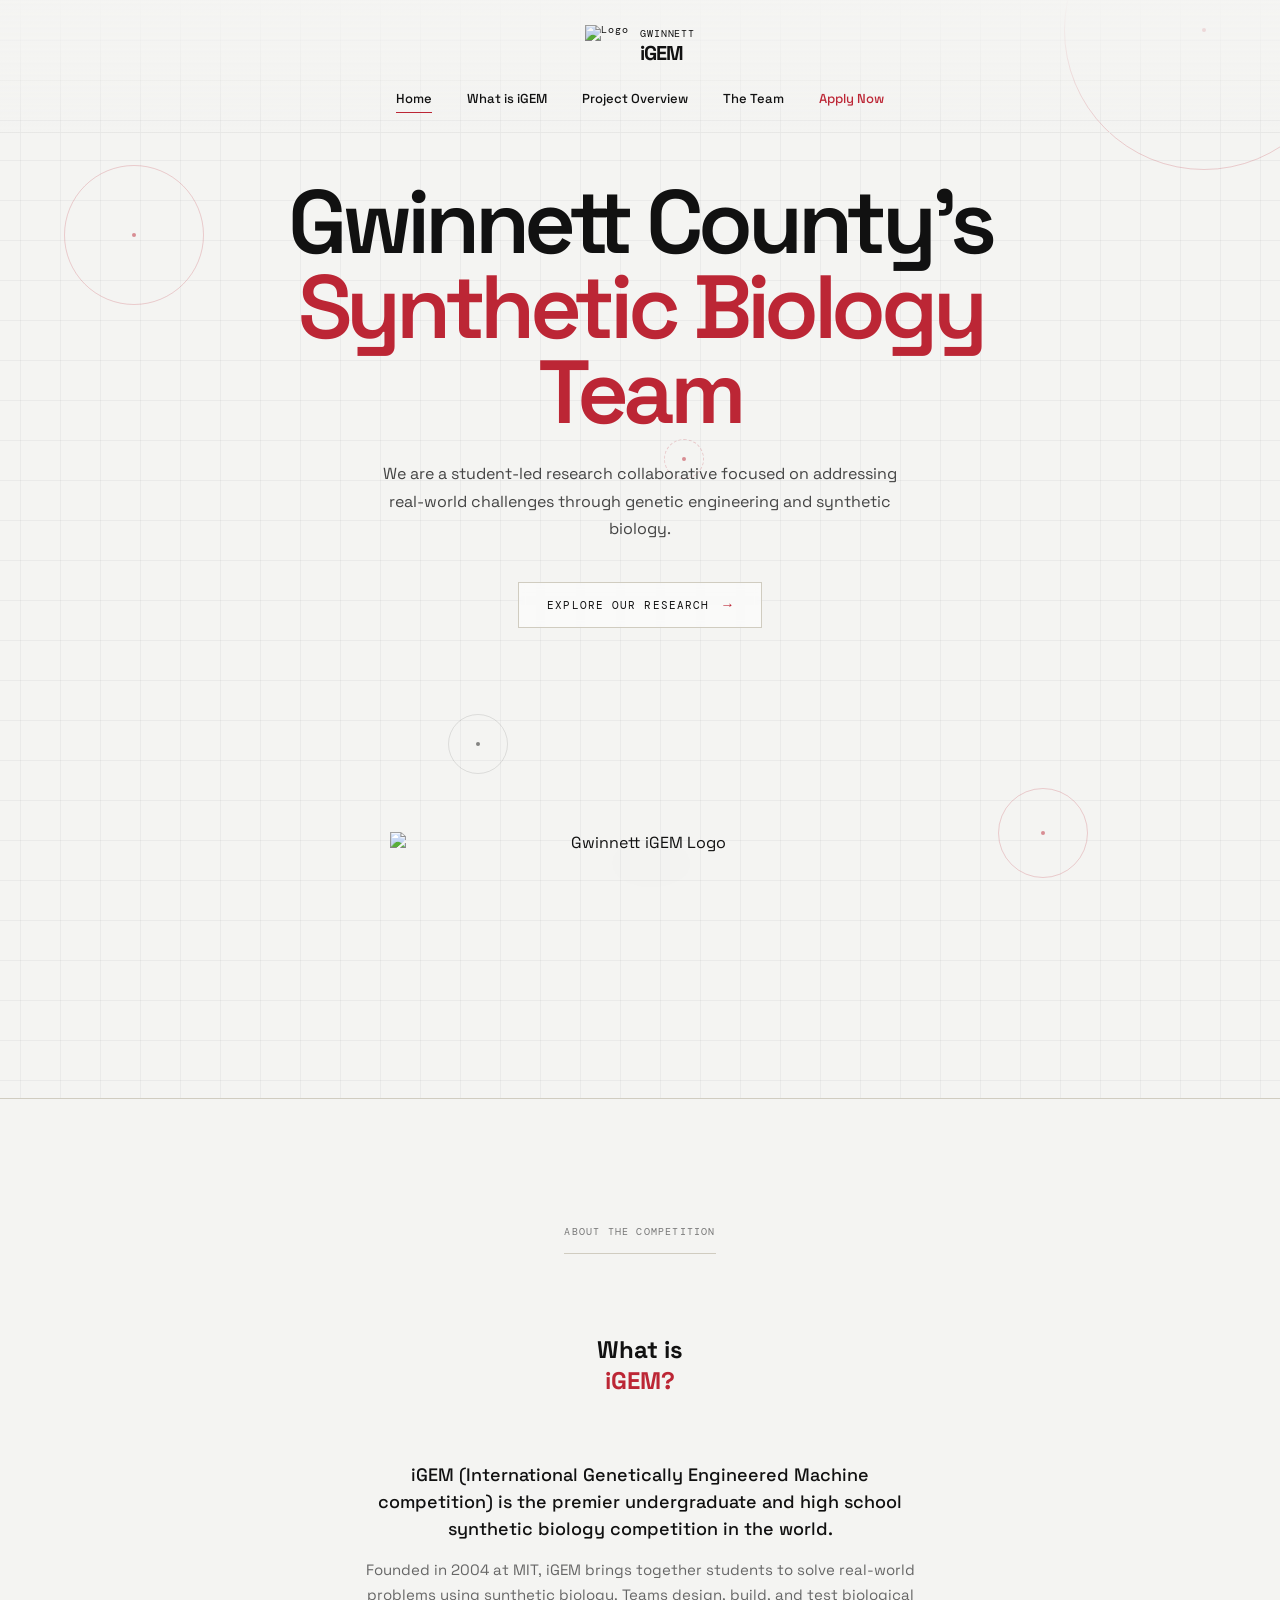
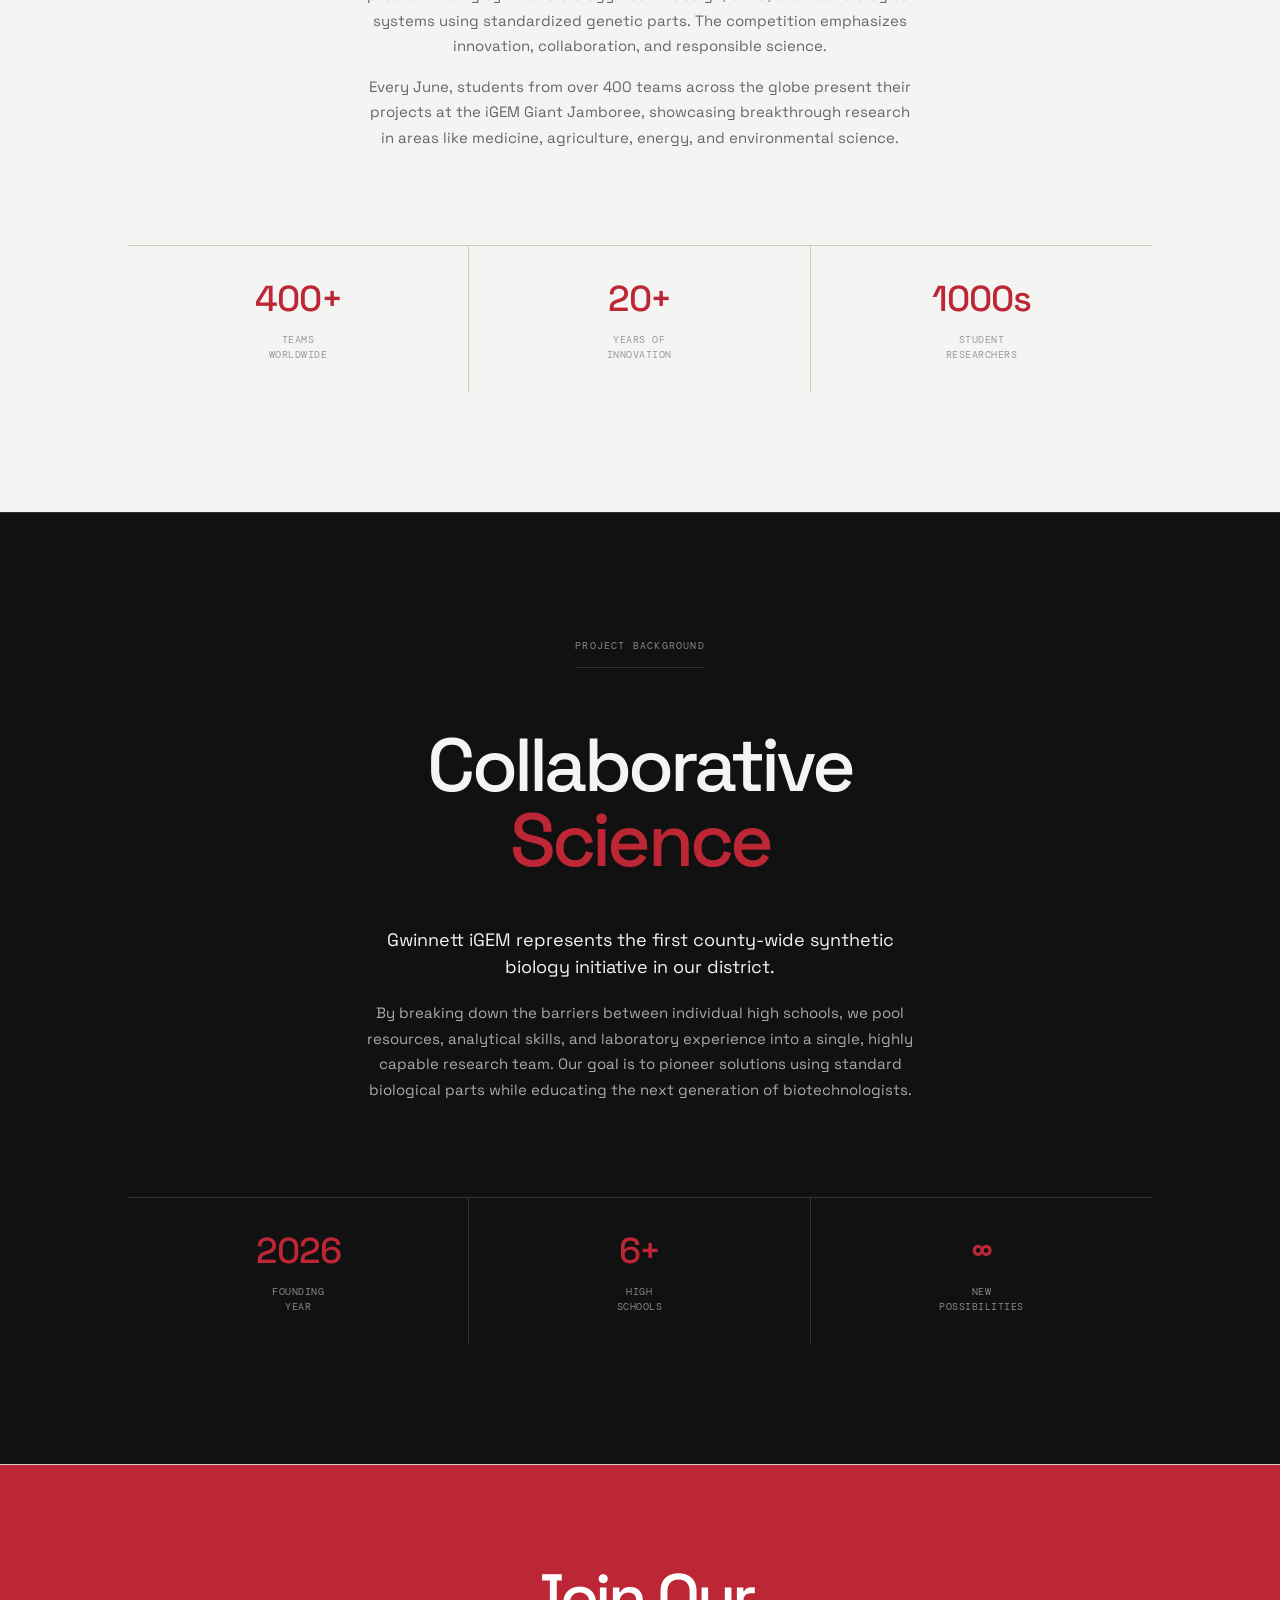
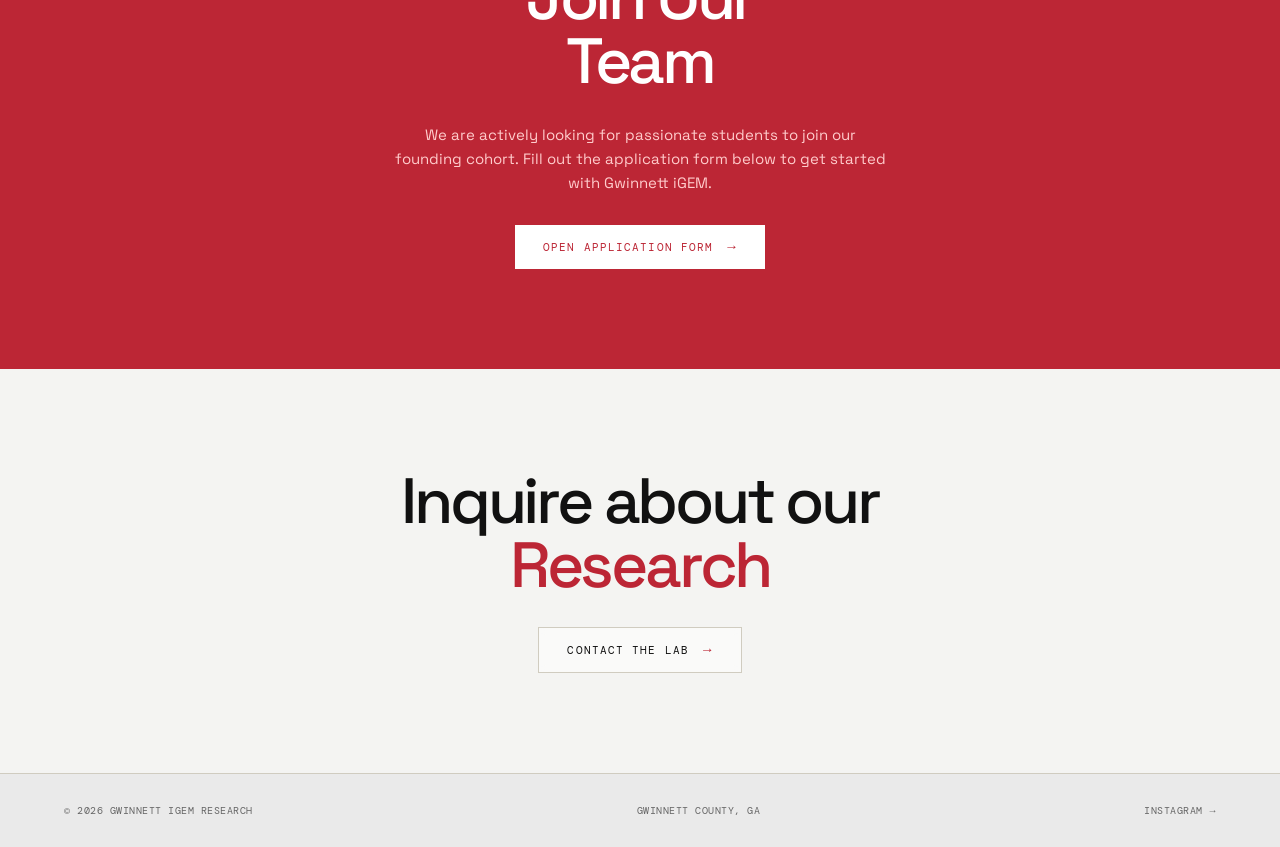
==== index.html @ df3574b6 "Add initial index.html for Gwinnett iGEM website" ====
<!DOCTYPE html>
<html lang="en">
<head>
    <meta charset="UTF-8">
    <meta name="viewport" content="width=device-width, initial-scale=1.0">
    <meta name="description" content="Gwinnett iGEM, a student-led synthetic biology research team.">
    <title>Gwinnett iGEM | Synthetic Biology Research</title>
    <link rel="preconnect" href="https://fonts.googleapis.com">
    <link rel="preconnect" href="https://fonts.gstatic.com" crossorigin>
    <link href="https://fonts.googleapis.com/css2?family=DM+Mono:wght@400;500&family=Space+Grotesk:wght@400;500;600;700&display=swap" rel="stylesheet">
    <style>
        :root { --ink: #111111; --paper: #f4f4f2; --red: #bc2635; --grid: rgba(0,0,0,0.04); }
        * { box-sizing: border-box; } 
        html { scroll-behavior: smooth; } 
        body { 
            margin: 0; 
            background-color: var(--paper); 
            background-image: linear-gradient(var(--grid) 1px, transparent 1px), linear-gradient(90deg, var(--grid) 1px, transparent 1px);
            background-size: 40px 40px;
            background-position: center top;
            color: var(--ink); 
            font-family: "Space Grotesk", sans-serif; 
            overflow-x: hidden; 
        }
        
        .loader { position: fixed; inset: 0; z-index: 100; background: var(--paper); color: var(--ink); display: grid; place-items: center; align-content: center; gap: 20px; transition: opacity .7s, visibility .7s; }.loader.loaded { opacity: 0; visibility: hidden; pointer-events: none; }.loader p { font: 11px "DM Mono", monospace; letter-spacing: .14em; text-transform: uppercase; margin: 0; }.loader p span { color: var(--red); }.loader-logo { width: 248px; height: 188px; position: relative; display: grid; place-items: center; overflow: visible; }.loader-logo img { width: 100%; height: 100%; object-fit: contain; }.loader-ring { position: absolute; inset: -16px; border: 1px solid #b8b6b0; border-top-color: var(--red); border-radius: 50%; animation: spin 2.8s linear infinite; }.loader-ring:after { content: ''; position: absolute; width: 7px; height: 7px; background: var(--red); border-radius: 50%; right: 22px; top: 10px; }.loader-progress { width: 248px; height: 1px; background: #ccc9c1; overflow: hidden; }.loader-progress span { display: block; width: 35%; height: 100%; background: var(--red); animation: load 1.8s ease-in-out infinite; } @keyframes spin { to { transform: rotate(360deg); } } @keyframes load { 0% { transform: translateX(-100%); } 100% { transform: translateX(390%); } }
        
        /* CENTER ALIGNED HEADER */
        .site-header { position: absolute; width: 100%; z-index: 15; padding: 25px 5vw; display: flex; flex-direction: column; align-items: center; border-bottom: 1px solid rgba(0,0,0,0.05); background: linear-gradient(to bottom, rgba(244,244,242,0.95), rgba(244,244,242,0)); }
        .header-top { display: flex; justify-content: center; width: 100%; position: relative; }
        .brand { display: flex; gap: 12px; align-items: center; color: var(--ink); text-decoration: none; font: 10px/1.05 "DM Mono", monospace; letter-spacing: .08em; }
        .brand img { height: 45px; width: auto; mix-blend-mode: multiply; }
        .brand b { font: 700 20px "Space Grotesk", sans-serif; letter-spacing: -.05em; }
        
        .nav { display: flex; gap: 35px; justify-content: center; margin-top: 20px; width: 100%; }
        .nav a { text-decoration: none; color: var(--ink); font-size: 13px; font-weight: 500; position: relative; }
        .nav a:after { content: ''; position: absolute; left: 0; bottom: -6px; width: 0; height: 1px; background: var(--red); transition: .3s; }
        .nav a:hover:after, .nav a.active:after { width: 100%; }
        .menu-toggle { display: none; }

        .parallax-container { position: absolute; inset: 0; overflow: hidden; pointer-events: none; z-index: 1; will-change: transform; }
        .science-node { position: absolute; border: 1px solid rgba(188, 38, 53, 0.2); border-radius: 50%; display: grid; place-items: center; will-change: transform, opacity; transition: opacity 0.1s ease-out; }
        .science-node::before { content: ''; width: 4px; height: 4px; background: var(--red); border-radius: 50%; opacity: 0.5; }
        .sn-1 { width: 140px; height: 140px; top: 15%; left: 5%; }
        .sn-2 { width: 60px; height: 60px; top: 65%; left: 35%; border-color: rgba(0,0,0,0.1); }
        .sn-2::before { background: var(--ink); }
        .sn-3 { width: 280px; height: 280px; top: -10%; right: -5%; opacity: 0.5; }
        .sn-4 { width: 90px; height: 90px; bottom: 20%; right: 15%; }
        .sn-5 { width: 40px; height: 40px; top: 40%; right: 45%; border-style: dashed; }
        
        /* CENTER ALIGNED HERO */
        .hero { min-height: 100vh; position: relative; display: flex; flex-direction: column; align-items: center; justify-content: center; padding: 180px 10vw 80px; text-align: center; }
        .hero-copy { width: 100%; max-width: 800px; z-index: 5; position: relative; display: flex; flex-direction: column; align-items: center; }
        .hero h1 { font-size: clamp(45px, 7vw, 95px); line-height: .95; letter-spacing: -.06em; margin: 0 0 25px; font-weight: 600; }
        .hero h1 em { color: var(--red); font-style: normal; display: block; }
        .hero-intro { max-width: 520px; line-height: 1.7; font-size: 16px; color: #444; font-weight: 400; margin: 0 auto; }
        
        .tech-button { display: inline-flex; align-items: center; justify-content: center; gap: 14px; padding: 14px 28px; border: 1px solid #d0ccc0; color: var(--ink); text-decoration: none; font: 11px "DM Mono", monospace; text-transform: uppercase; letter-spacing: .1em; margin-top: 40px; transition: all .3s; background: rgba(255,255,255,0.5); backdrop-filter: blur(4px); }
        .tech-button span { transition: transform .3s; font-family: monospace; font-size: 14px; color: var(--red); }
        .tech-button:hover { background: var(--ink); color: var(--paper); border-color: var(--ink); }
        .tech-button:hover span { transform: translateX(5px); }

        .hero-art { width: 100%; max-width: 500px; height: 350px; margin-top: 40px; position: relative; z-index: 2; display: grid; place-items: center; }
        .hero-logo { width: 100%; height: auto; mix-blend-mode: multiply; filter: drop-shadow(0 20px 40px rgba(0,0,0,0.08)); will-change: transform; }
        
        .section-pad { padding: 120px 10vw; position: relative; z-index: 5; }
        .section-kicker { font: 10px "DM Mono", monospace; text-transform: uppercase; letter-spacing: .12em; color: #777; margin-bottom: 20px; display: inline-block; }
        
        /* CENTER ALIGNED MANIFESTO */
        .manifesto { background: var(--ink); color: var(--paper); border-top: 1px solid #333; text-align: center; will-change: background-position; }
        .manifesto .section-kicker { color: #888; border-bottom: 1px solid #333; padding-bottom: 15px; }
        .manifesto-grid { display: grid; grid-template-columns: 1fr; gap: 30px; margin-top: 40px; }
        .manifesto h2, .callout h2 { font-size: clamp(40px, 6vw, 75px); line-height: 1; letter-spacing: -.05em; margin: 0; font-weight: 500; }
        .manifesto h2 span { color: var(--red); }
        .manifesto-text { max-width: 550px; margin: 0 auto; color: #aaa; line-height: 1.7; font-size: 15px; }
        .manifesto-text .large-copy { font-size: 18px; line-height: 1.5; color: var(--paper); margin-bottom: 20px; }
        
        /* WHAT IS iGEM SECTION */
        .what-is-igem { background: var(--paper); border-top: 1px solid #d0ccc0; text-align: center; will-change: background-position; }
        .what-is-igem .section-kicker { color: #777; border-bottom: 1px solid #d0ccc0; padding-bottom: 15px; }
        .what-is-igem h2 { color: var(--ink); }
        .what-is-igem h2 span { color: var(--red); }
        .what-is-igem .manifesto-text { color: #666; }
        .what-is-igem .manifesto-text .large-copy { color: var(--ink); font-weight: 500; }
        .what-is-igem .manifesto-text p { margin: 15px 0; }
        .what-is-igem .stat-row { border-color: #d0ccc0; }
        .what-is-igem .stat-row div { border-color: #d0ccc0; color: #666; }
        .what-is-igem .stat-row span { color: #999; }
        
        /* CENTER ALIGNED STATS */
        .stat-row { display: grid; grid-template-columns: repeat(3, 1fr); border-top: 1px solid #333; margin-top: 80px; text-align: center; }
        .stat-row div { padding: 30px 20px; border-right: 1px solid #333; display: flex; flex-direction: column; align-items: center; gap: 10px; }
        .stat-row div:last-child { border-right: none; }
        .stat-row b { color: var(--red); font: 36px "Space Grotesk", sans-serif; font-weight: 500; letter-spacing: -.03em; }
        .stat-row span { color: #888; font: 10px/1.5 "DM Mono", monospace; text-transform: uppercase; letter-spacing: .05em; }
        
        .callout { background: var(--paper); border-top: 1px solid #d0ccc0; padding: 100px 10vw; text-align: center; position: relative; overflow: hidden; will-change: background-position; }
        .callout h2 { margin: 0 0 30px; font-size: clamp(35px, 5vw, 65px); }
        .callout h2 em { color: var(--red); font-style: normal; }
        
        footer { display: flex; justify-content: space-between; align-items: center; padding: 30px 5vw; background: #eaeaea; color: #666; font: 10px "DM Mono", monospace; text-transform: uppercase; letter-spacing: .05em; border-top: 1px solid #d0ccc0; }
        
        .reveal { opacity: 0; transform: translateY(30px); transition: opacity 0.8s cubic-bezier(0.2, 0.8, 0.2, 1), transform 0.8s cubic-bezier(0.2, 0.8, 0.2, 1); }
        .reveal.is-visible { opacity: 1; transform: translateY(0); }
        .loader-logo img { animation: logo-breathe 2.4s ease-in-out infinite; }
        
        @keyframes logo-breathe { 0%, 100% { transform: scale(.96); opacity: .82; } 50% { transform: scale(1); opacity: 1; } }
        
        @media (max-width: 1024px) { 
            body { background-size: 30px 30px; }
            .site-header { padding: 15px 5vw; }
            .brand img { height: 40px; }
            .nav { gap: 25px; }
            .nav a { font-size: 12px; }
            .hero { padding: 130px 6vw 60px; }
            .hero h1 { font-size: clamp(35px, 8vw, 80px); }
            .section-pad { padding: 80px 6vw; }
            .stat-row { gap: 20px; }
            .callout { padding: 80px 6vw; }
        }
        
        @media (max-width: 768px) { 
            body { background-size: 25px 25px; }
            .site-header { padding: 12px 4vw; }
            .header-top { gap: 15px; }
            .brand { gap: 8px; }
            .brand img { height: 35px; }
            .brand span { font-size: 9px; }
            .brand b { font-size: 16px; }
            .nav { gap: 20px; display: none; margin-top: 0; flex-direction: column; gap: 15px; align-items: center; position: absolute; top: 85px; left: 0; right: 0; background: var(--paper); padding: 20px; border-bottom: 1px solid #d0ccc0; z-index: 12; }
            .nav.open { display: flex; }
            .nav a { font-size: 12px; }
            .menu-toggle { display: flex !important; border: 0; background: none; flex-direction: column; gap: 5px; padding: 8px; cursor: pointer; }
            .menu-toggle span { display: block; width: 20px; height: 2px; background: var(--ink); transition: .3s; }
            .hero { padding: 110px 5vw 50px; }
            .hero h1 { font-size: clamp(28px, 9vw, 60px); line-height: 1; }
            .hero-intro { font-size: 15px; }
            .tech-button { padding: 12px 24px; font-size: 10px; }
            .parallax-container { display: none; }
            .science-node { display: none; }
            .hero-art { max-width: 350px; height: 280px; margin-top: 30px; }
            .section-pad { padding: 70px 5vw; }
            .section-kicker { font-size: 9px; margin-bottom: 15px; }
            .manifesto h2, .callout h2 { font-size: clamp(28px, 6vw, 50px); }
            .manifesto-text { font-size: 14px; }
            .manifesto-text .large-copy { font-size: 16px; }
            .stat-row { grid-template-columns: 1fr; border: none; margin-top: 40px; text-align: center; }
            .stat-row div { border: none; border-top: 1px solid #d0ccc0; padding: 20px 0; }
            .stat-row div:first-child { border-top: none; }
            .stat-row b { font-size: 28px; }
            .stat-row span { font-size: 9px; }
            .callout { padding: 70px 5vw; }
            .callout h2 { margin: 0 0 25px; font-size: clamp(24px, 6vw, 45px); }
            .callout p { font-size: 14px; margin-bottom: 20px !important; }
            .tech-button { margin-top: 20px !important; }
            footer { padding: 20px 4vw; gap: 10px; font-size: 8px; }
            footer span { display: block; width: 100%; }
        }
        
        @media (max-width: 480px) { 
            body { background-size: 20px 20px; margin: 0; }
            .site-header { padding: 10px 4vw; }
            .header-top { gap: 10px; }
            .brand { gap: 6px; }
            .brand img { height: 30px; }
            .brand span { font-size: 8px; }
            .brand b { font-size: 14px; }
            .nav { top: 75px; padding: 15px; gap: 12px; }
            .menu-toggle { gap: 4px; padding: 6px; }
            .menu-toggle span { width: 18px; height: 1.5px; }
            .hero { padding: 100px 4vw 40px; }
            .hero h1 { font-size: clamp(24px, 10vw, 45px); margin: 0 0 15px; }
            .hero-intro { font-size: 14px; line-height: 1.6; }
            .tech-button { padding: 11px 20px; font-size: 9px; margin-top: 30px !important; }
            .tech-button span { font-size: 12px; }
            .hero-art { max-width: 280px; height: 220px; margin-top: 25px; }
            .hero-logo { filter: drop-shadow(0 10px 20px rgba(0,0,0,0.08)); }
            .section-pad { padding: 60px 4vw; }
            .section-kicker { font-size: 8px; margin-bottom: 12px; }
            .manifesto h2, .callout h2 { font-size: clamp(22px, 6vw, 40px); line-height: 1.2; }
            .manifesto-grid { gap: 20px; margin-top: 30px; }
            .manifesto-text { font-size: 13px; max-width: 100%; }
            .manifesto-text .large-copy { font-size: 15px; margin-bottom: 15px; }
            .manifesto-text p { margin: 12px 0; }
            .stat-row { grid-template-columns: 1fr; margin-top: 35px; }
            .stat-row div { padding: 18px 0; border-top: 1px solid #d0ccc0; }
            .stat-row div:first-child { border-top: none; }
            .stat-row b { font-size: 24px; }
            .stat-row span { font-size: 8px; line-height: 1.4; }
            .callout { padding: 60px 4vw; }
            .callout h2 { margin: 0 0 20px; font-size: clamp(20px, 6vw, 35px); }
            .callout p { font-size: 13px; margin: 0 auto 20px !important; line-height: 1.6; }
            .tech-button { padding: 10px 18px; font-size: 8px; gap: 10px; }
            .tech-button span { font-size: 10px; }
            footer { padding: 15px 4vw; font-size: 7px; gap: 8px; }
            footer span { display: inline-block; width: auto; margin: 5px 0; }
        }
    </style>
</head>
<body>
    <div class="loader" aria-label="Loading Website" role="status">
        <div class="loader-logo">
            <span class="loader-ring"></span>
            <img src="gigem-removebg-preview.png" alt="Gwinnett iGEM">
        </div>
        <p>Initializing<span> / </span>Lab Data</p>
        <div class="loader-progress"><span></span></div>
    </div>
    
    <header class="site-header">
        <div class="header-top">
            <a class="brand" href="index.html" aria-label="Home">
                <img src="gigem-removebg-preview.png" alt="Logo">
                <span>GWINNETT<br><b>iGEM</b></span>
            </a>
            <button class="menu-toggle" aria-label="Open menu" aria-expanded="false"><span></span><span></span></button>
        </div>
        <nav class="nav" aria-label="Main navigation">
            <a class="active" href="index.html">Home</a>
            <a href="#what-is-igem">What is iGEM</a>
            <a href="#about">Project Overview</a>
            <a href="team.html">The Team</a>
            <a href="#apply" style="color: var(--red);">Apply Now</a>
        </nav>
    </header>

    <main id="top">
        <section class="hero">
            <div class="parallax-container">
                <div class="science-node sn-1 p-node" data-speed="0.2"></div>
                <div class="science-node sn-2 p-node" data-speed="0.4"></div>
                <div class="science-node sn-3 p-node" data-speed="0.1"></div>
                <div class="science-node sn-4 p-node" data-speed="0.3"></div>
                <div class="science-node sn-5 p-node" data-speed="0.5"></div>
            </div>

            <div class="hero-copy reveal">
                <h1>Gwinnett County's<br><em>Synthetic Biology Team</em></h1>
                <p class="hero-intro">We are a student-led research collaborative focused on addressing real-world challenges through genetic engineering and synthetic biology.</p>
                <a class="tech-button" href="#about">Explore our research <span>&rarr;</span></a>
            </div>
            
            <div class="hero-art reveal" aria-hidden="true">
                <img class="hero-logo" id="parallax-logo" src="gigem-removebg-preview.png" alt="Gwinnett iGEM Logo">
            </div>
        </section>
        
        <section class="what-is-igem section-pad" id="what-is-igem">
            <div class="section-kicker reveal">About the Competition</div>
            <div class="manifesto-grid">
                <h2 class="reveal">What is<br><span>iGEM?</span></h2>
                <div class="manifesto-text reveal">
                    <p class="large-copy">iGEM (International Genetically Engineered Machine competition) is the premier undergraduate and high school synthetic biology competition in the world.</p>
                    <p>Founded in 2004 at MIT, iGEM brings together students to solve real-world problems using synthetic biology. Teams design, build, and test biological systems using standardized genetic parts. The competition emphasizes innovation, collaboration, and responsible science.</p>
                    <p>Every June, students from over 400 teams across the globe present their projects at the iGEM Giant Jamboree, showcasing breakthrough research in areas like medicine, agriculture, energy, and environmental science.</p>
                </div>
            </div>
            <div class="stat-row reveal">
                <div><b>400+</b><span>Teams<br>Worldwide</span></div>
                <div><b>20+</b><span>Years of<br>Innovation</span></div>
                <div><b>1000s</b><span>Student<br>Researchers</span></div>
            </div>
        </section>
        
        <section class="manifesto section-pad" id="about">
            <div class="section-kicker reveal">Project Background</div>
            <div class="manifesto-grid">
                <h2 class="reveal">Collaborative<br><span>Science</span></h2>
                <div class="manifesto-text reveal">
                    <p class="large-copy">Gwinnett iGEM represents the first county-wide synthetic biology initiative in our district.</p>
                    <p>By breaking down the barriers between individual high schools, we pool resources, analytical skills, and laboratory experience into a single, highly capable research team. Our goal is to pioneer solutions using standard biological parts while educating the next generation of biotechnologists.</p>
                </div>
            </div>
            <div class="stat-row reveal">
                <div><b>2026</b><span>Founding<br>Year</span></div>
                <div><b>6+</b><span>High<br>Schools</span></div>
                <div><b>∞</b><span>New<br>Possibilities</span></div>
            </div>
        </section>

        <!-- NEW APPLICATION SECTION -->
        <section class="callout section-pad" id="apply" style="background: var(--red); color: white;">
            <div class="reveal">
                <h2 style="color: white;">Join Our<br><em style="color: white;">Team</em></h2>
                <p style="max-width: 500px; margin: 0 auto 30px; line-height: 1.6; color: #ffcccc; font-size: 15px;">We are actively looking for passionate students to join our founding cohort. Fill out the application form below to get started with Gwinnett iGEM.</p>
                
                <!-- REPLACE THE LINK BELOW WITH YOUR ACTUAL GOOGLE FORM LINK -->
                <a class="tech-button" href="https://docs.google.com/forms/d/e/1FAIpQLScXrfOnf3bLoOLWEjJVsnXy-OGRscTQ_JJELtAMz6eJNI1DKw/viewform?pli=1" target="_blank" style="margin-top: 0; background: white; color: var(--red); border: none;">Open Application Form <span>&rarr;</span></a>
            </div>
        </section>

        <section class="callout section-pad" id="contact" style="border-top: none;">
            <div class="reveal">
                <h2>Inquire about our<br><em>Research</em></h2>
                <a class="tech-button" href="mailto:gwinnettigem@gmail.com" style="margin-top: 0;">Contact the Lab <span>&rarr;</span></a>
            </div>
        </section>
    </main>

    <footer>
        <span>© <span id="year"></span> Gwinnett iGEM Research</span>
        <span>Gwinnett County, GA</span>
        <span><a href="https://www.instagram.com/gwinnettigem/" style="color:inherit; text-decoration:none;">Instagram &rarr;</a></span>
    </footer>

    <script>
        const loader = document.querySelector('.loader');
        window.addEventListener('load', () => setTimeout(() => loader.classList.add('loaded'), 800));
        
        const observer = new IntersectionObserver(entries => entries.forEach(entry => { 
            if (entry.isIntersecting) entry.target.classList.add('is-visible'); 
        }), { threshold: .1 });
        document.querySelectorAll('.reveal').forEach(el => observer.observe(el));
        
        document.getElementById('year').textContent = new Date().getFullYear();
        
        const toggle = document.querySelector('.menu-toggle'); 
        const nav = document.querySelector('.nav');
        toggle.addEventListener('click', () => { 
            const open = nav.classList.toggle('open'); 
            toggle.setAttribute('aria-expanded', open); 
        });
        document.querySelectorAll('.nav a').forEach(link => link.addEventListener('click', () => nav.classList.remove('open')));
        
        // Enhanced Parallax Scrolling
        const pNodes = document.querySelectorAll('.p-node');
        const mainLogo = document.getElementById('parallax-logo');
        const sections = document.querySelectorAll('.manifesto, .what-is-igem, .callout');
        
        window.addEventListener('scroll', () => { 
            const scrollY = window.scrollY;
            const scrollPercent = scrollY / window.innerHeight;
            
            // Parallax nodes in hero
            pNodes.forEach(node => {
                const speed = node.getAttribute('data-speed');
                node.style.transform = `translateY(${scrollY * speed}px) scale(${1 + scrollY * 0.0001})`;
                node.style.opacity = Math.max(0.3, 1 - scrollY * 0.003);
            });
            
            // Main logo parallax with rotation and scale
            if(mainLogo) {
                mainLogo.style.transform = `translateY(${scrollY * 0.08}px) rotate(${scrollY * 0.03}deg) scale(${1 + scrollY * 0.0002})`;
            }
            
            // Parallax effect on sections
            sections.forEach(section => {
                const sectionTop = section.offsetTop;
                const distance = scrollY - sectionTop;
                if(distance > -window.innerHeight && distance < window.innerHeight * 2) {
                    const offset = distance * 0.05;
                    section.style.backgroundPosition = `center ${offset}px`;
                }
            });
        }, { passive: true });
    </script>
</body>
</html>
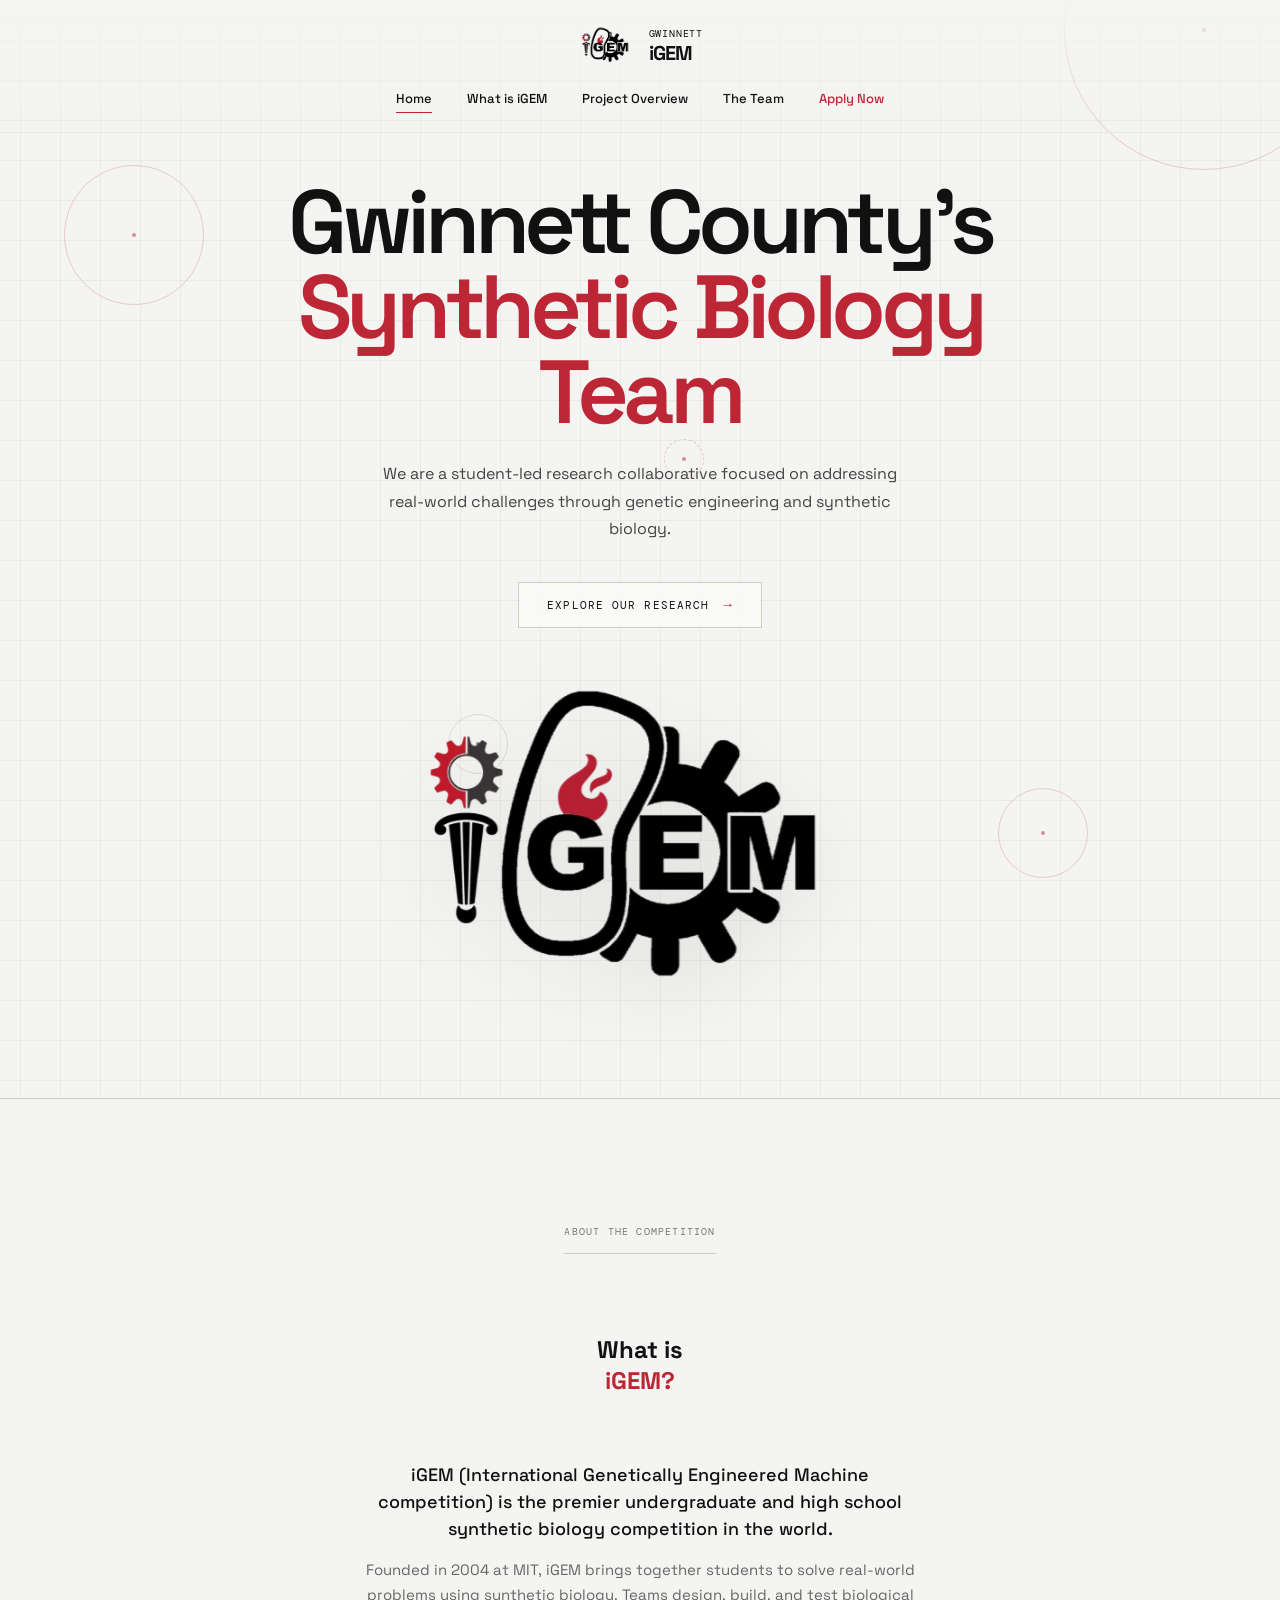
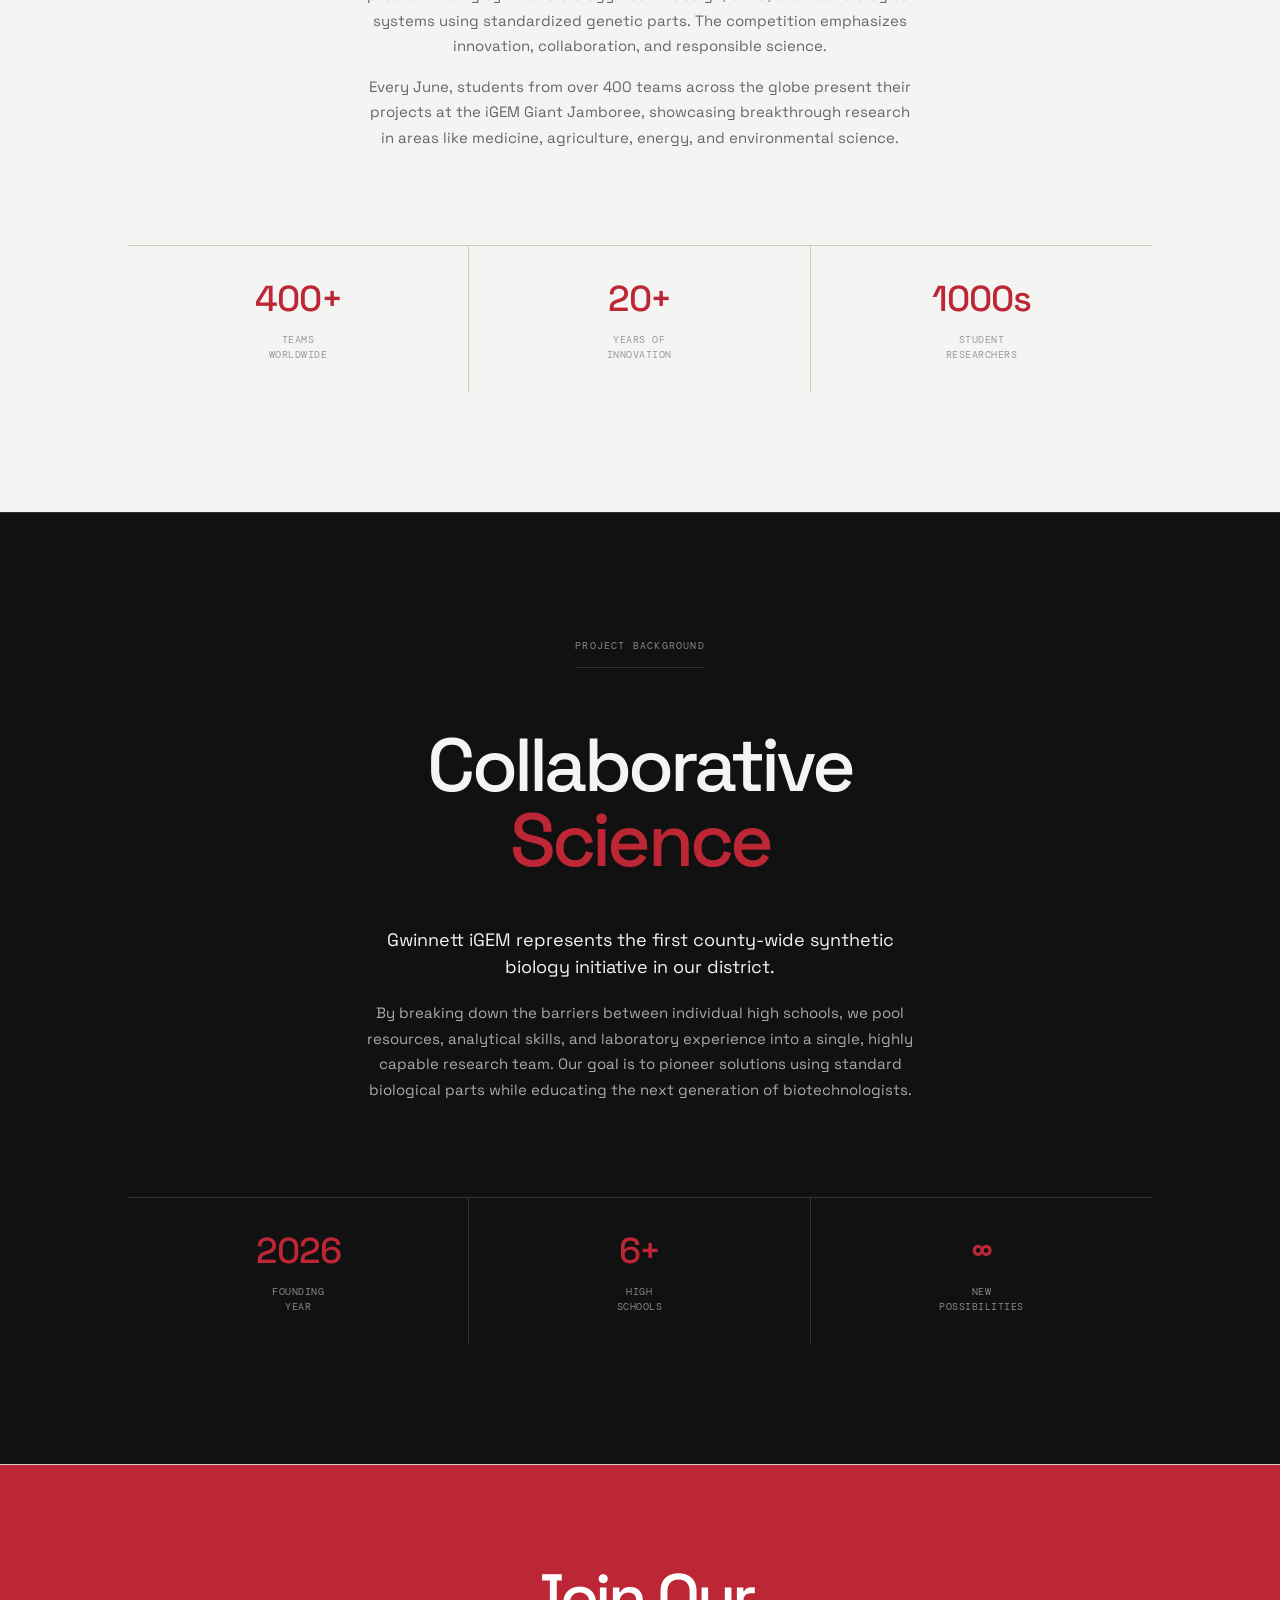
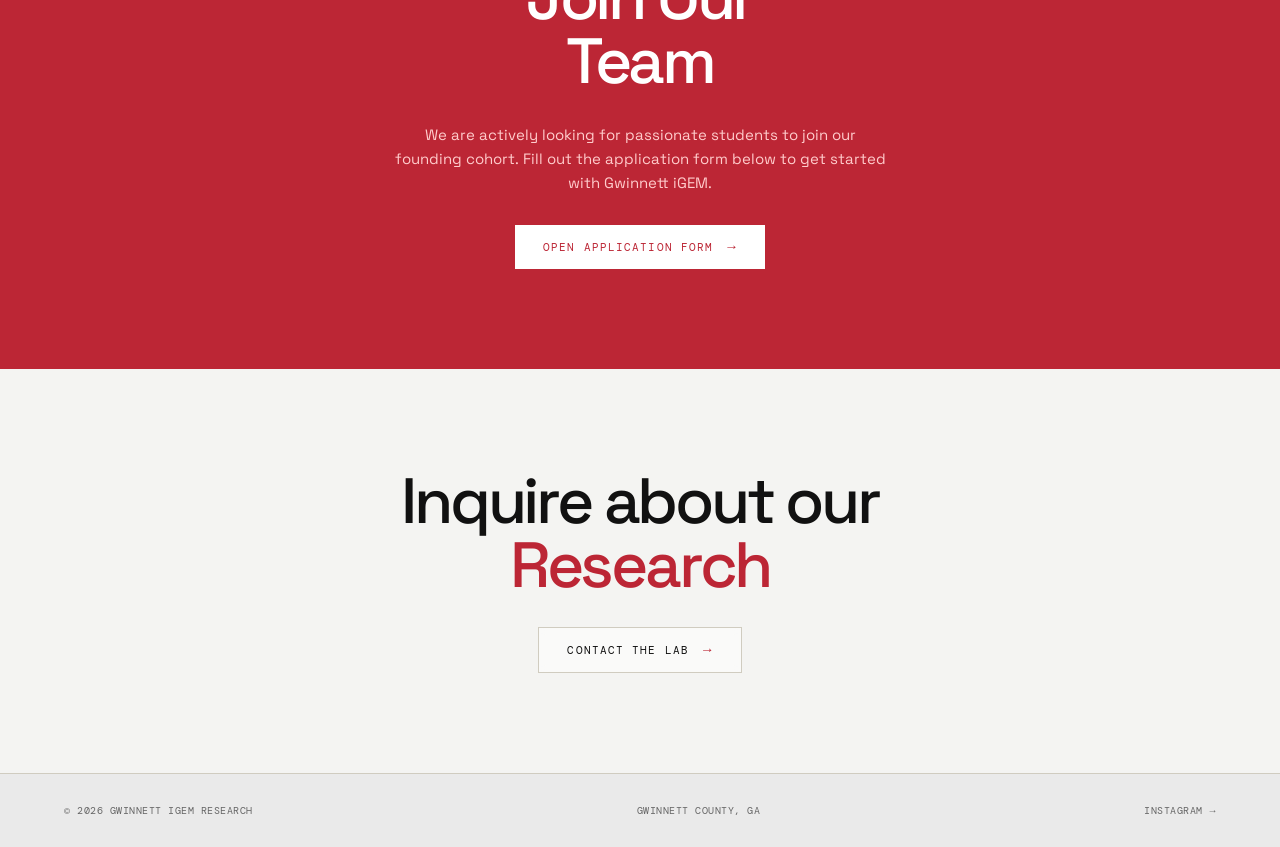
==== commit bbeb2d9d: "Refactor loader styles and dimensions in index.html Updated loader styles and dimensions for improve" ====
--- a/index.html
+++ b/index.html
@@ -23,7 +23,26 @@
             overflow-x: hidden; 
         }
         
-        .loader { position: fixed; inset: 0; z-index: 100; background: var(--paper); color: var(--ink); display: grid; place-items: center; align-content: center; gap: 20px; transition: opacity .7s, visibility .7s; }.loader.loaded { opacity: 0; visibility: hidden; pointer-events: none; }.loader p { font: 11px "DM Mono", monospace; letter-spacing: .14em; text-transform: uppercase; margin: 0; }.loader p span { color: var(--red); }.loader-logo { width: 248px; height: 188px; position: relative; display: grid; place-items: center; overflow: visible; }.loader-logo img { width: 100%; height: 100%; object-fit: contain; }.loader-ring { position: absolute; inset: -16px; border: 1px solid #b8b6b0; border-top-color: var(--red); border-radius: 50%; animation: spin 2.8s linear infinite; }.loader-ring:after { content: ''; position: absolute; width: 7px; height: 7px; background: var(--red); border-radius: 50%; right: 22px; top: 10px; }.loader-progress { width: 248px; height: 1px; background: #ccc9c1; overflow: hidden; }.loader-progress span { display: block; width: 35%; height: 100%; background: var(--red); animation: load 1.8s ease-in-out infinite; } @keyframes spin { to { transform: rotate(360deg); } } @keyframes load { 0% { transform: translateX(-100%); } 100% { transform: translateX(390%); } }
+        .loader { position: fixed; inset: 0; z-index: 100; background: var(--paper); color: var(--ink); display: grid; place-items: center; align-content: center; gap: 20px; transition: opacity .7s, visibility .7s; }.loader.loaded { opacity: 0; visibility: hidden; pointer-events: none; }.loader-logo { width: 360px; height: 360px; position: relative; display: grid; place-items: center; overflow: visible; }
+        .loader-logo img { width: 120px; height: 120px; object-fit: contain; position: relative; z-index: 1; }
+        
+        /* GEAR LOADER */
+        .loader-ring {
+            position: absolute;
+            inset: 0;
+            width: 360px;
+            height: 360px;
+            display: grid;
+            place-items: center;
+            animation: spin 2.8s linear infinite;
+            filter: drop-shadow(0 0 10px rgba(188, 38, 53, 0.18));
+        }
+        .loader-ring svg {
+            width: 100%;
+            height: 100%;
+            display: block;
+        }
+        .loader-progress { width: 320px; height: 1px; background: #ccc9c1; overflow: hidden; }.loader-progress span { display: block; width: 35%; height: 100%; background: var(--red); animation: load 1.8s ease-in-out infinite; } @keyframes spin { to { transform: rotate(360deg); } } @keyframes load { 0% { transform: translateX(-100%); } 100% { transform: translateX(390%); } }
         
         /* CENTER ALIGNED HEADER */
         .site-header { position: absolute; width: 100%; z-index: 15; padding: 25px 5vw; display: flex; flex-direction: column; align-items: center; border-bottom: 1px solid rgba(0,0,0,0.05); background: linear-gradient(to bottom, rgba(244,244,242,0.95), rgba(244,244,242,0)); }
@@ -120,6 +139,10 @@
         }
         
         @media (max-width: 768px) { 
+            .loader-logo { width: 260px; height: 260px; }
+            .loader-ring { width: 260px; height: 260px; }
+            .loader-logo img { width: 86px; height: 86px; }
+            .loader-progress { width: 220px; }
             body { background-size: 25px 25px; }
             .site-header { padding: 12px 4vw; }
             .header-top { gap: 15px; }
@@ -158,6 +181,10 @@
         }
         
         @media (max-width: 480px) { 
+            .loader-logo { width: 200px; height: 200px; }
+            .loader-ring { width: 200px; height: 200px; }
+            .loader-logo img { width: 66px; height: 66px; }
+            .loader-progress { width: 170px; }
             body { background-size: 20px 20px; margin: 0; }
             .site-header { padding: 10px 4vw; }
             .header-top { gap: 10px; }
@@ -200,10 +227,14 @@
 <body>
     <div class="loader" aria-label="Loading Website" role="status">
         <div class="loader-logo">
-            <span class="loader-ring"></span>
+            <span class="loader-ring" aria-hidden="true">
+                <svg viewBox="0 0 120 120" xmlns="http://www.w3.org/2000/svg" aria-hidden="true">
+                    <path fill="var(--red)" stroke-linejoin="round" d="M 60.00 12.00 L 78.37 15.65 L 73.01 28.59 L 84.04 35.96 L 93.94 26.06 L 104.35 41.63 L 91.41 46.99 L 94.00 60.00 L 108.00 60.00 L 104.35 78.37 L 91.41 73.01 L 84.04 84.04 L 93.94 93.94 L 78.37 104.35 L 73.01 91.41 L 60.00 94.00 L 60.00 108.00 L 41.63 104.35 L 46.99 91.41 L 35.96 84.04 L 26.06 93.94 L 15.65 78.37 L 28.59 73.01 L 26.00 60.00 L 12.00 60.00 L 15.65 41.63 L 28.59 46.99 L 35.96 35.96 L 26.06 26.06 L 41.63 15.65 L 46.99 28.59 L 60.00 26.00 Z"/>
+                    <circle cx="60" cy="60" r="24" fill="var(--paper)"/>
+                </svg>
+            </span>
             <img src="gigem-removebg-preview.png" alt="Gwinnett iGEM">
         </div>
-        <p>Initializing<span> / </span>Lab Data</p>
         <div class="loader-progress"><span></span></div>
     </div>
     
@@ -278,13 +309,10 @@
             </div>
         </section>
 
-        <!-- NEW APPLICATION SECTION -->
         <section class="callout section-pad" id="apply" style="background: var(--red); color: white;">
             <div class="reveal">
                 <h2 style="color: white;">Join Our<br><em style="color: white;">Team</em></h2>
                 <p style="max-width: 500px; margin: 0 auto 30px; line-height: 1.6; color: #ffcccc; font-size: 15px;">We are actively looking for passionate students to join our founding cohort. Fill out the application form below to get started with Gwinnett iGEM.</p>
-                
-                <!-- REPLACE THE LINK BELOW WITH YOUR ACTUAL GOOGLE FORM LINK -->
                 <a class="tech-button" href="https://docs.google.com/forms/d/e/1FAIpQLScXrfOnf3bLoOLWEjJVsnXy-OGRscTQ_JJELtAMz6eJNI1DKw/viewform?pli=1" target="_blank" style="margin-top: 0; background: white; color: var(--red); border: none;">Open Application Form <span>&rarr;</span></a>
             </div>
         </section>
@@ -322,28 +350,23 @@
         });
         document.querySelectorAll('.nav a').forEach(link => link.addEventListener('click', () => nav.classList.remove('open')));
         
-        // Enhanced Parallax Scrolling
         const pNodes = document.querySelectorAll('.p-node');
         const mainLogo = document.getElementById('parallax-logo');
         const sections = document.querySelectorAll('.manifesto, .what-is-igem, .callout');
         
         window.addEventListener('scroll', () => { 
             const scrollY = window.scrollY;
-            const scrollPercent = scrollY / window.innerHeight;
             
-            // Parallax nodes in hero
             pNodes.forEach(node => {
                 const speed = node.getAttribute('data-speed');
                 node.style.transform = `translateY(${scrollY * speed}px) scale(${1 + scrollY * 0.0001})`;
                 node.style.opacity = Math.max(0.3, 1 - scrollY * 0.003);
             });
             
-            // Main logo parallax with rotation and scale
             if(mainLogo) {
                 mainLogo.style.transform = `translateY(${scrollY * 0.08}px) rotate(${scrollY * 0.03}deg) scale(${1 + scrollY * 0.0002})`;
             }
             
-            // Parallax effect on sections
             sections.forEach(section => {
                 const sectionTop = section.offsetTop;
                 const distance = scrollY - sectionTop;
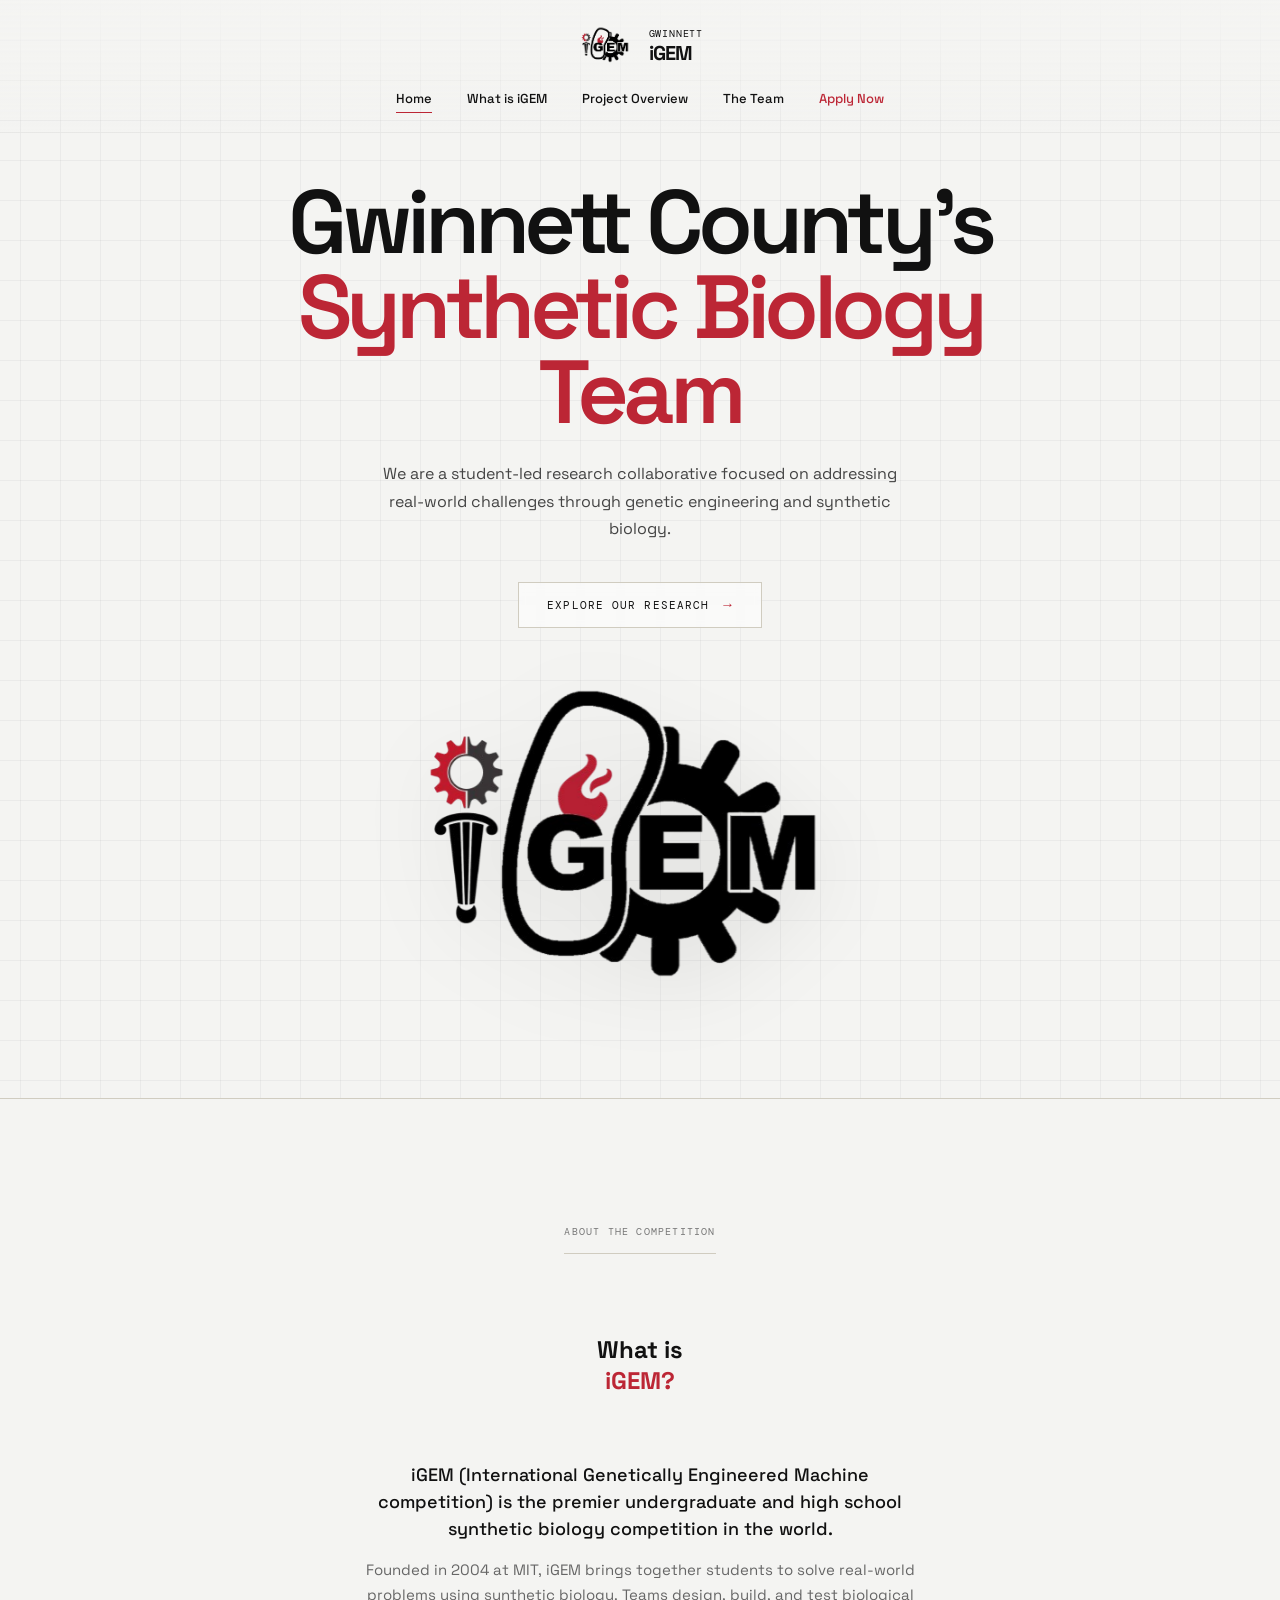
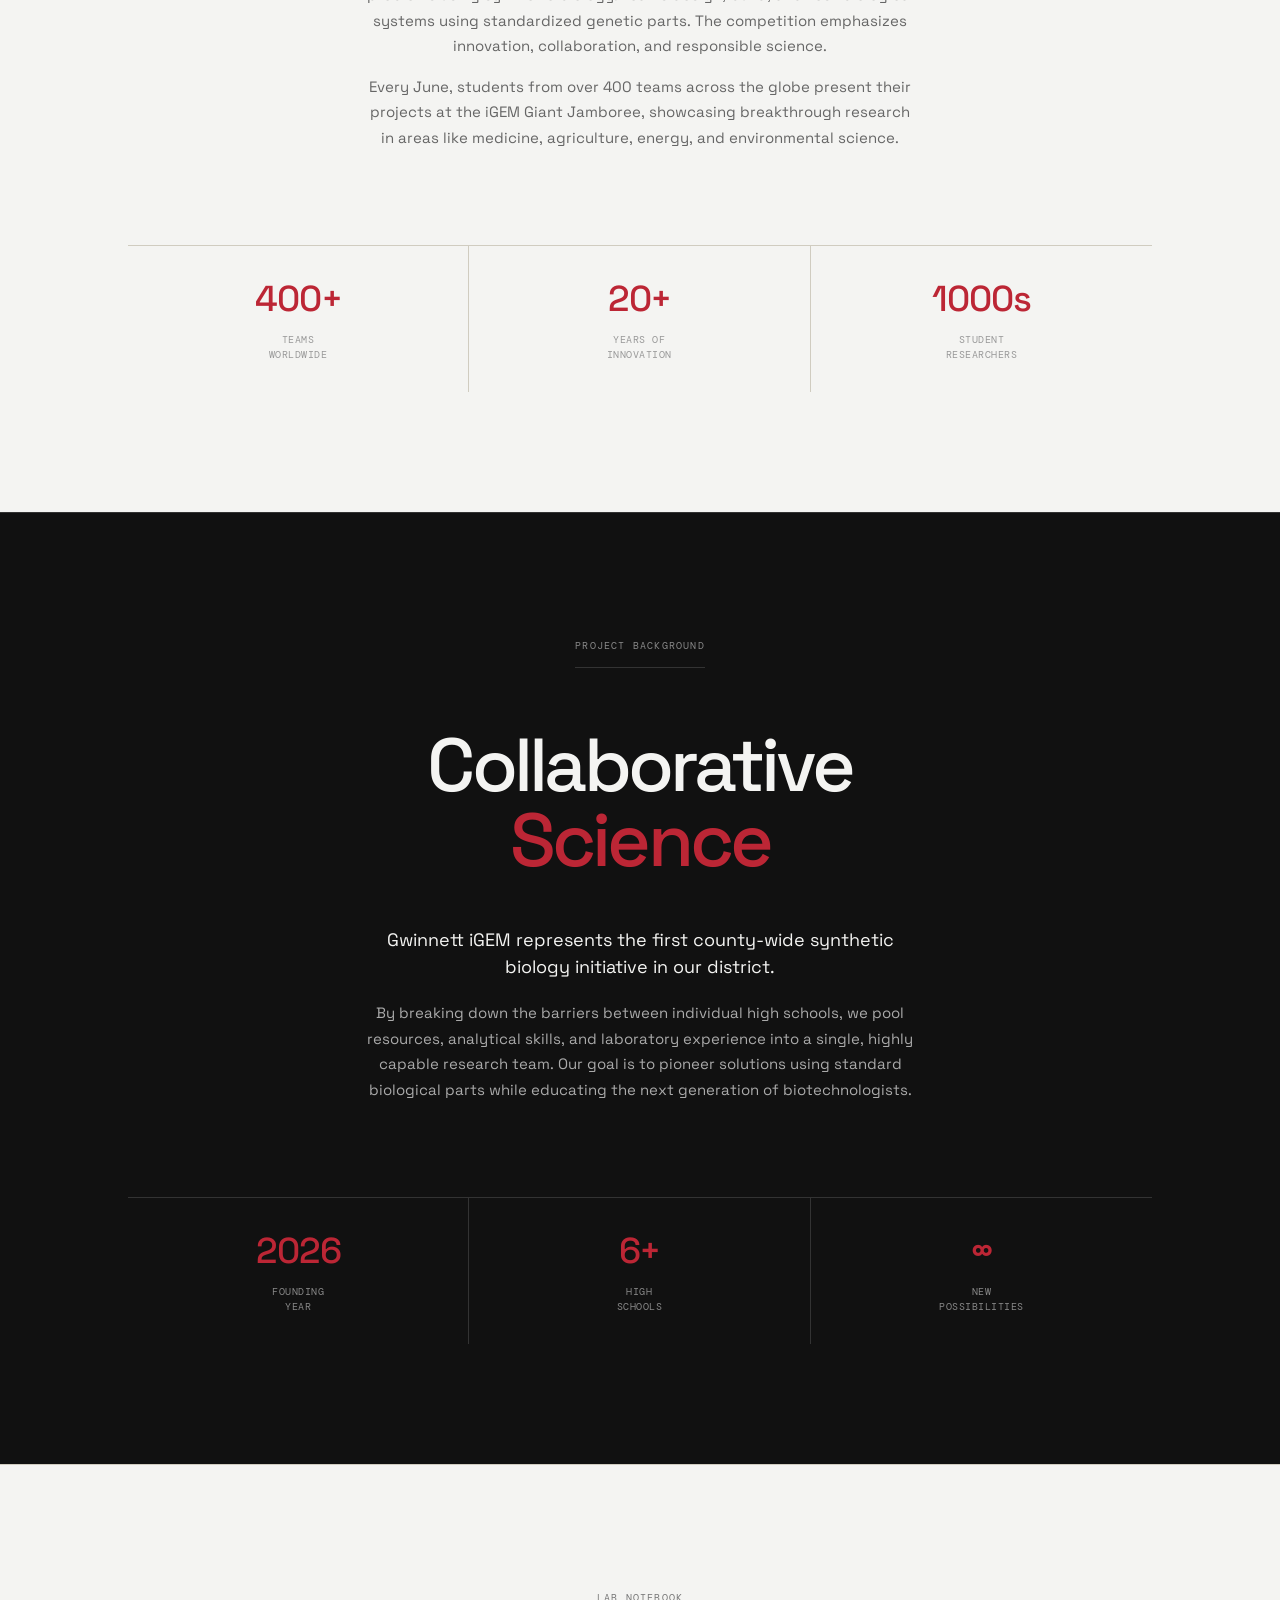
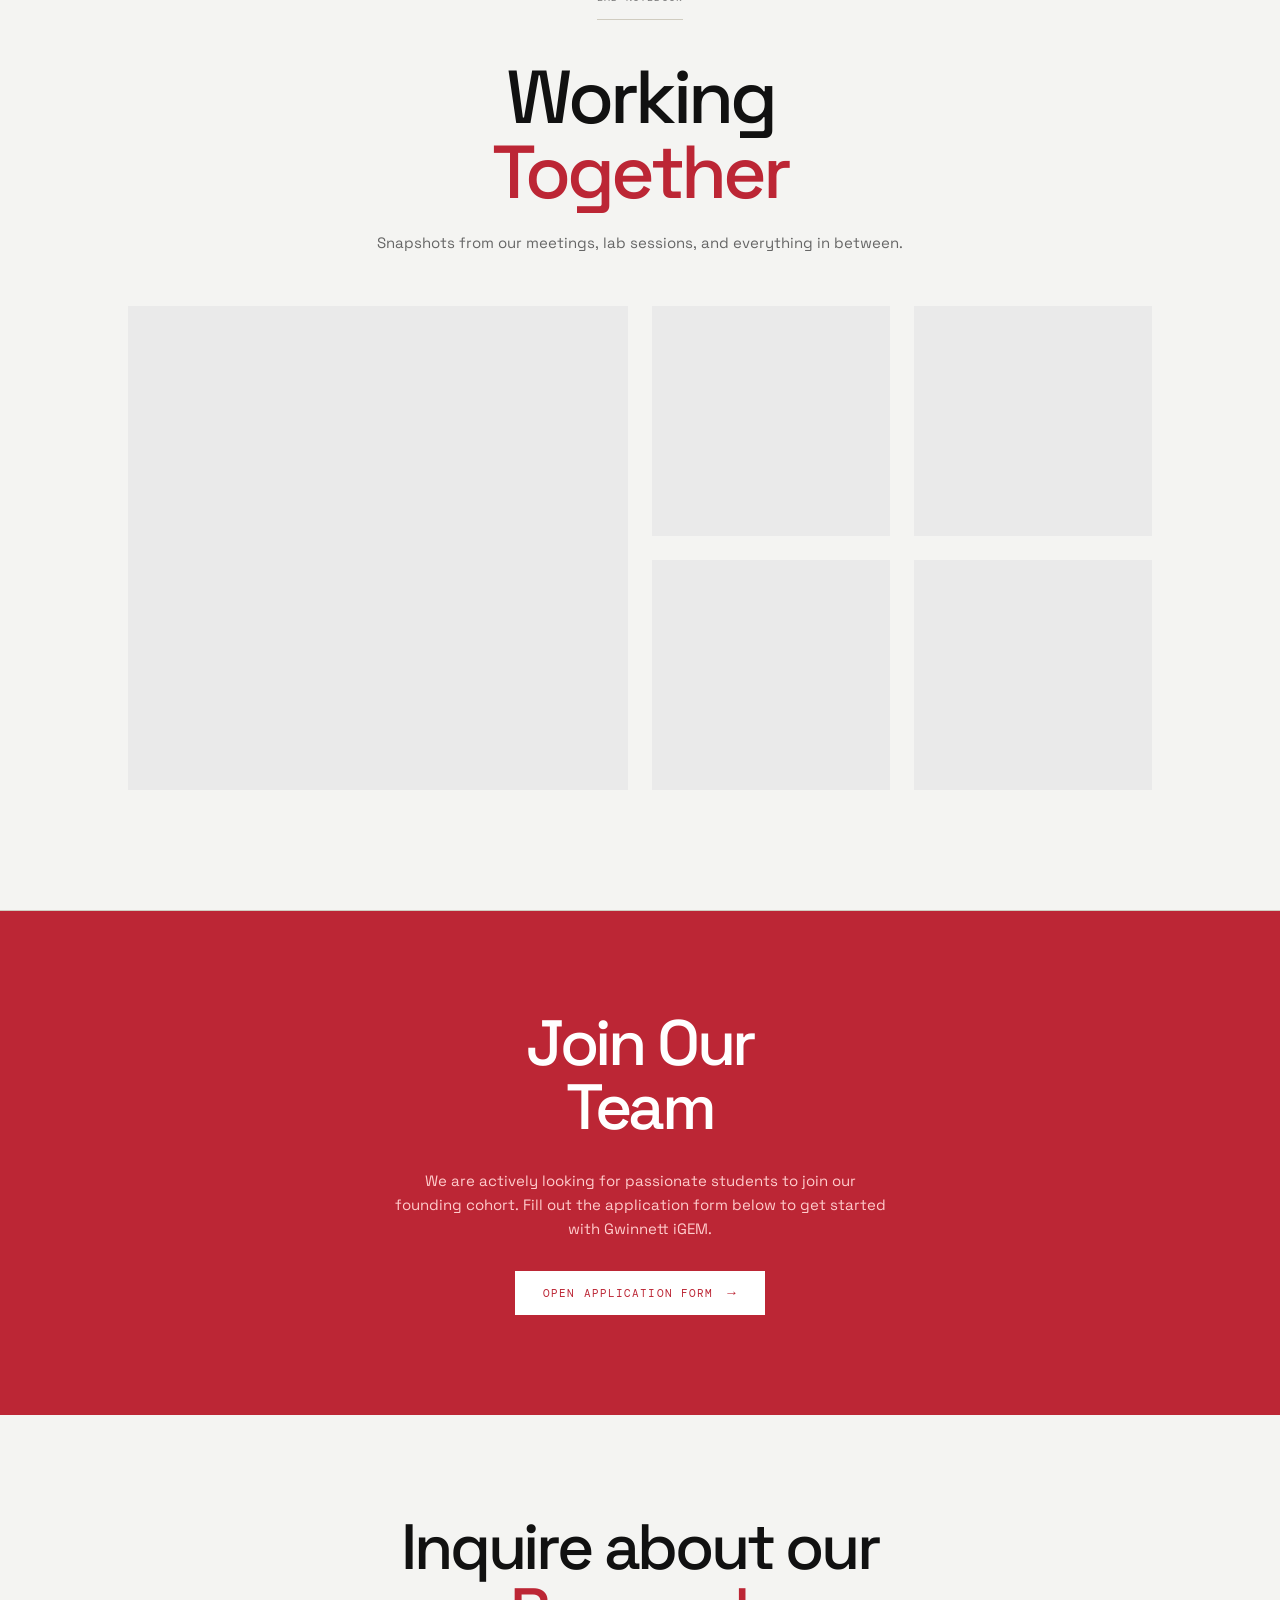
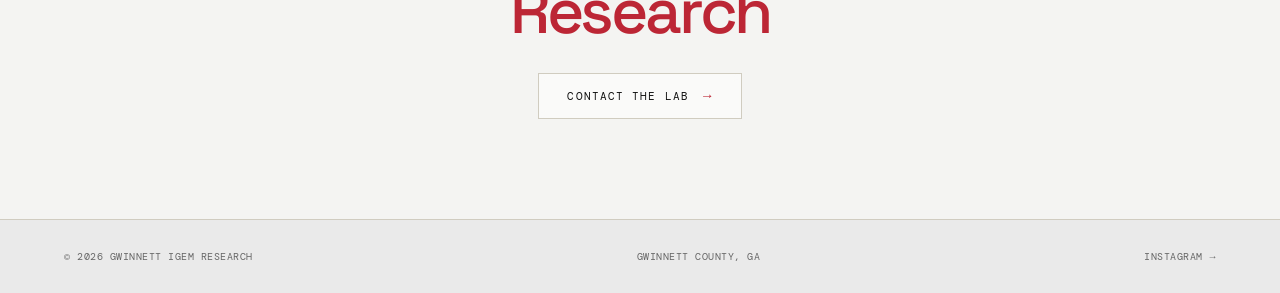
==== commit a2ff1708: "Update index.html" ====
--- a/index.html
+++ b/index.html
@@ -57,16 +57,6 @@
         .nav a:hover:after, .nav a.active:after { width: 100%; }
         .menu-toggle { display: none; }
 
-        .parallax-container { position: absolute; inset: 0; overflow: hidden; pointer-events: none; z-index: 1; will-change: transform; }
-        .science-node { position: absolute; border: 1px solid rgba(188, 38, 53, 0.2); border-radius: 50%; display: grid; place-items: center; will-change: transform, opacity; transition: opacity 0.1s ease-out; }
-        .science-node::before { content: ''; width: 4px; height: 4px; background: var(--red); border-radius: 50%; opacity: 0.5; }
-        .sn-1 { width: 140px; height: 140px; top: 15%; left: 5%; }
-        .sn-2 { width: 60px; height: 60px; top: 65%; left: 35%; border-color: rgba(0,0,0,0.1); }
-        .sn-2::before { background: var(--ink); }
-        .sn-3 { width: 280px; height: 280px; top: -10%; right: -5%; opacity: 0.5; }
-        .sn-4 { width: 90px; height: 90px; bottom: 20%; right: 15%; }
-        .sn-5 { width: 40px; height: 40px; top: 40%; right: 45%; border-style: dashed; }
-        
         /* CENTER ALIGNED HERO */
         .hero { min-height: 100vh; position: relative; display: flex; flex-direction: column; align-items: center; justify-content: center; padding: 180px 10vw 80px; text-align: center; }
         .hero-copy { width: 100%; max-width: 800px; z-index: 5; position: relative; display: flex; flex-direction: column; align-items: center; }
@@ -82,6 +72,20 @@
         .hero-art { width: 100%; max-width: 500px; height: 350px; margin-top: 40px; position: relative; z-index: 2; display: grid; place-items: center; }
         .hero-logo { width: 100%; height: auto; mix-blend-mode: multiply; filter: drop-shadow(0 20px 40px rgba(0,0,0,0.08)); will-change: transform; }
         
+        /* COLLABORATION GALLERY */
+        .collab-section { background: var(--paper); border-top: 1px solid #d0ccc0; text-align: center; }
+        .collab-section .section-kicker { color: #777; border-bottom: 1px solid #d0ccc0; padding-bottom: 15px; }
+        .collab-heading { display: flex; flex-direction: column; align-items: center; text-align: center; margin: 0 0 50px; }
+        .collab-heading h2 { font-size: clamp(40px, 6vw, 75px); line-height: 1; letter-spacing: -.05em; margin: 20px 0 0; font-weight: 500; }
+        .collab-heading h2 span { color: var(--red); }
+        .collab-heading p { color: #666; font-size: 15px; line-height: 1.7; max-width: 550px; margin: 20px auto 0; }
+        .collab-grid { display: grid; grid-template-columns: repeat(4, 1fr); grid-auto-rows: 230px; gap: 24px; text-align: left; }
+        .collab-item { margin: 0; display: flex; flex-direction: column; }
+        .collab-item.wide { grid-column: span 2; }
+        .collab-item.large { grid-column: span 2; grid-row: span 2; }
+        .collab-photo { flex: 1; position: relative; overflow: hidden; background: #eaeaea; display: grid; place-items: center; }
+        .collab-photo img { position: absolute; left: 0; top: -10%; width: 100%; height: 120%; object-fit: cover; display: block; }
+
         .section-pad { padding: 120px 10vw; position: relative; z-index: 5; }
         .section-kicker { font: 10px "DM Mono", monospace; text-transform: uppercase; letter-spacing: .12em; color: #777; margin-bottom: 20px; display: inline-block; }
         
@@ -120,7 +124,7 @@
         footer { display: flex; justify-content: space-between; align-items: center; padding: 30px 5vw; background: #eaeaea; color: #666; font: 10px "DM Mono", monospace; text-transform: uppercase; letter-spacing: .05em; border-top: 1px solid #d0ccc0; }
         
         .reveal { opacity: 0; transform: translateY(30px); transition: opacity 0.8s cubic-bezier(0.2, 0.8, 0.2, 1), transform 0.8s cubic-bezier(0.2, 0.8, 0.2, 1); }
-        .reveal.is-visible { opacity: 1; transform: translateY(0); }
+        .reveal.is-visible { opacity: 1; transform: none; }
         .loader-logo img { animation: logo-breathe 2.4s ease-in-out infinite; }
         
         @keyframes logo-breathe { 0%, 100% { transform: scale(.96); opacity: .82; } 50% { transform: scale(1); opacity: 1; } }
@@ -159,9 +163,8 @@
             .hero h1 { font-size: clamp(28px, 9vw, 60px); line-height: 1; }
             .hero-intro { font-size: 15px; }
             .tech-button { padding: 12px 24px; font-size: 10px; }
-            .parallax-container { display: none; }
-            .science-node { display: none; }
             .hero-art { max-width: 350px; height: 280px; margin-top: 30px; }
+            .collab-grid { grid-template-columns: repeat(2, 1fr); grid-auto-rows: 200px; gap: 15px; }
             .section-pad { padding: 70px 5vw; }
             .section-kicker { font-size: 9px; margin-bottom: 15px; }
             .manifesto h2, .callout h2 { font-size: clamp(28px, 6vw, 50px); }
@@ -215,6 +218,8 @@
             .stat-row b { font-size: 24px; }
             .stat-row span { font-size: 8px; line-height: 1.4; }
             .callout { padding: 60px 4vw; }
+            .collab-grid { grid-template-columns: 1fr; grid-auto-rows: 240px; }
+            .collab-item.wide, .collab-item.large { grid-column: span 1; grid-row: span 1; }
             .callout h2 { margin: 0 0 20px; font-size: clamp(20px, 6vw, 35px); }
             .callout p { font-size: 13px; margin: 0 auto 20px !important; line-height: 1.6; }
             .tech-button { padding: 10px 18px; font-size: 8px; gap: 10px; }
@@ -257,14 +262,6 @@
 
     <main id="top">
         <section class="hero">
-            <div class="parallax-container">
-                <div class="science-node sn-1 p-node" data-speed="0.2"></div>
-                <div class="science-node sn-2 p-node" data-speed="0.4"></div>
-                <div class="science-node sn-3 p-node" data-speed="0.1"></div>
-                <div class="science-node sn-4 p-node" data-speed="0.3"></div>
-                <div class="science-node sn-5 p-node" data-speed="0.5"></div>
-            </div>
-
             <div class="hero-copy reveal">
                 <h1>Gwinnett County's<br><em>Synthetic Biology Team</em></h1>
                 <p class="hero-intro">We are a student-led research collaborative focused on addressing real-world challenges through genetic engineering and synthetic biology.</p>
@@ -309,6 +306,32 @@
             </div>
         </section>
 
+        <section class="collab-section section-pad" id="collaboration">
+            <div class="section-kicker reveal">Lab Notebook</div>
+            <div class="collab-heading reveal">
+                <h2>Working<br><span>Together</span></h2>
+                <p>Snapshots from our meetings, lab sessions, and everything in between.</p>
+            </div>
+            <!-- Add photos by saving them next to this page as collab-01.jpg, collab-02.jpg, etc. (or change each src). Empty slots show a clean placeholder. -->
+            <div class="collab-grid">
+                <figure class="collab-item large reveal">
+                    <div class="collab-photo"><img src="DSC7820.jpeg" alt="Team Meeting" loading="lazy" decoding="async" onerror="this.remove()"></div>
+                </figure>
+                <figure class="collab-item reveal">
+                    <div class="collab-photo"><img src="DSC7800.jpeg" alt="Wet Lab" loading="lazy" decoding="async" onerror="this.remove()"></div>
+                </figure>
+                <figure class="collab-item reveal">
+                    <div class="collab-photo"><img src="DSC7805.jpeg" alt="Brainstorming" loading="lazy" decoding="async" onerror="this.remove()"></div>
+                </figure>
+                <figure class="collab-item reveal">
+                    <div class="collab-photo"><img src="DSC7795.jpeg" alt="Dry Lab" loading="lazy" decoding="async" onerror="this.remove()"></div>
+                </figure>
+                <figure class="collab-item reveal">
+                    <div class="collab-photo"><img src="DSC7818.jpeg" alt="Outreach" loading="lazy" decoding="async" onerror="this.remove()"></div>
+                </figure>
+            </div>
+        </section>
+
         <section class="callout section-pad" id="apply" style="background: var(--red); color: white;">
             <div class="reveal">
                 <h2 style="color: white;">Join Our<br><em style="color: white;">Team</em></h2>
@@ -350,18 +373,11 @@
         });
         document.querySelectorAll('.nav a').forEach(link => link.addEventListener('click', () => nav.classList.remove('open')));
         
-        const pNodes = document.querySelectorAll('.p-node');
         const mainLogo = document.getElementById('parallax-logo');
         const sections = document.querySelectorAll('.manifesto, .what-is-igem, .callout');
         
         window.addEventListener('scroll', () => { 
             const scrollY = window.scrollY;
-            
-            pNodes.forEach(node => {
-                const speed = node.getAttribute('data-speed');
-                node.style.transform = `translateY(${scrollY * speed}px) scale(${1 + scrollY * 0.0001})`;
-                node.style.opacity = Math.max(0.3, 1 - scrollY * 0.003);
-            });
             
             if(mainLogo) {
                 mainLogo.style.transform = `translateY(${scrollY * 0.08}px) rotate(${scrollY * 0.03}deg) scale(${1 + scrollY * 0.0002})`;
@@ -376,6 +392,21 @@
                 }
             });
         }, { passive: true });
+        const collabPhotos = document.querySelectorAll('.collab-photo');
+        const reduceMotion = window.matchMedia('(prefers-reduced-motion: reduce)').matches;
+        function moveCollab() {
+            if (reduceMotion) return;
+            collabPhotos.forEach(box => {
+                const img = box.querySelector('img');
+                if (!img) return;
+                const rect = box.getBoundingClientRect();
+                if (rect.bottom < 0 || rect.top > window.innerHeight) return;
+                const progress = (rect.top + rect.height / 2 - window.innerHeight / 2) / window.innerHeight;
+                img.style.transform = `translate3d(0, ${Math.round(progress * -rect.height * 0.08)}px, 0)`;
+            });
+        }
+        window.addEventListener('scroll', moveCollab, { passive: true });
+        moveCollab();
     </script>
 </body>
 </html>
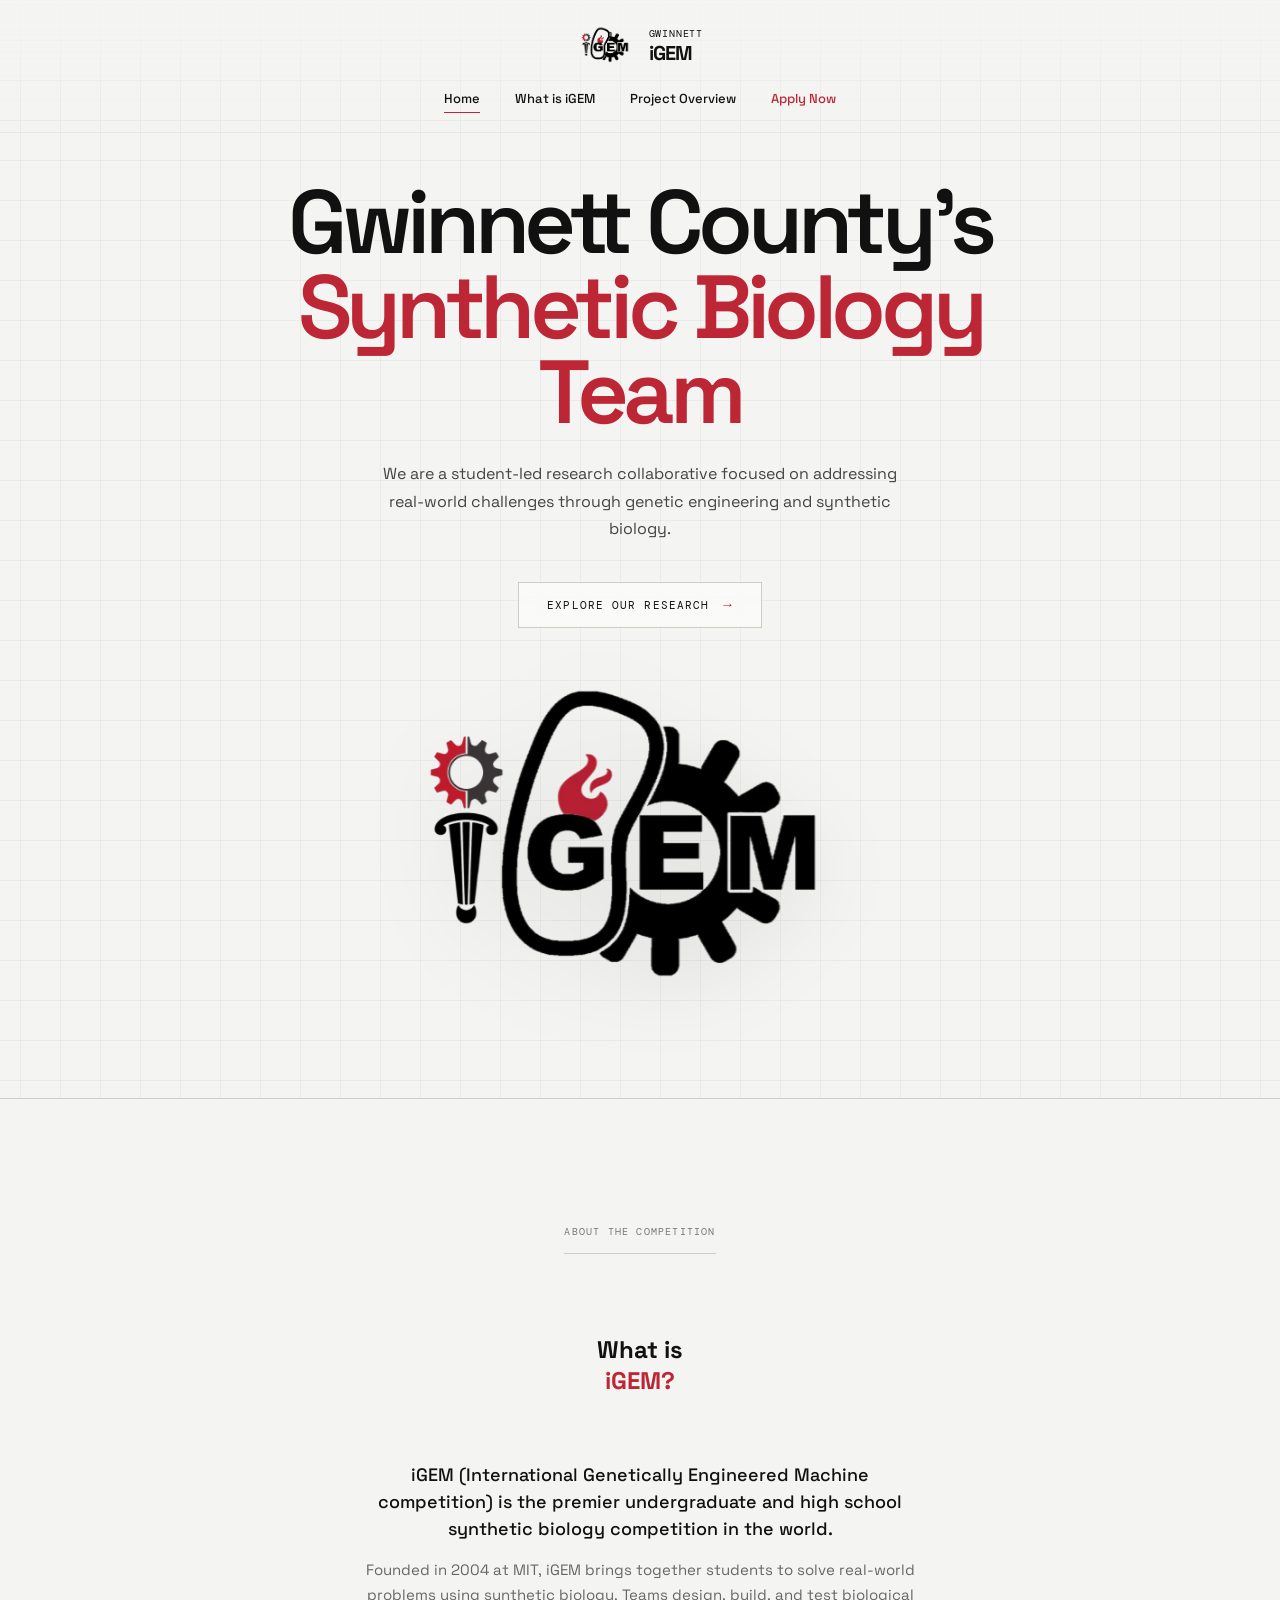
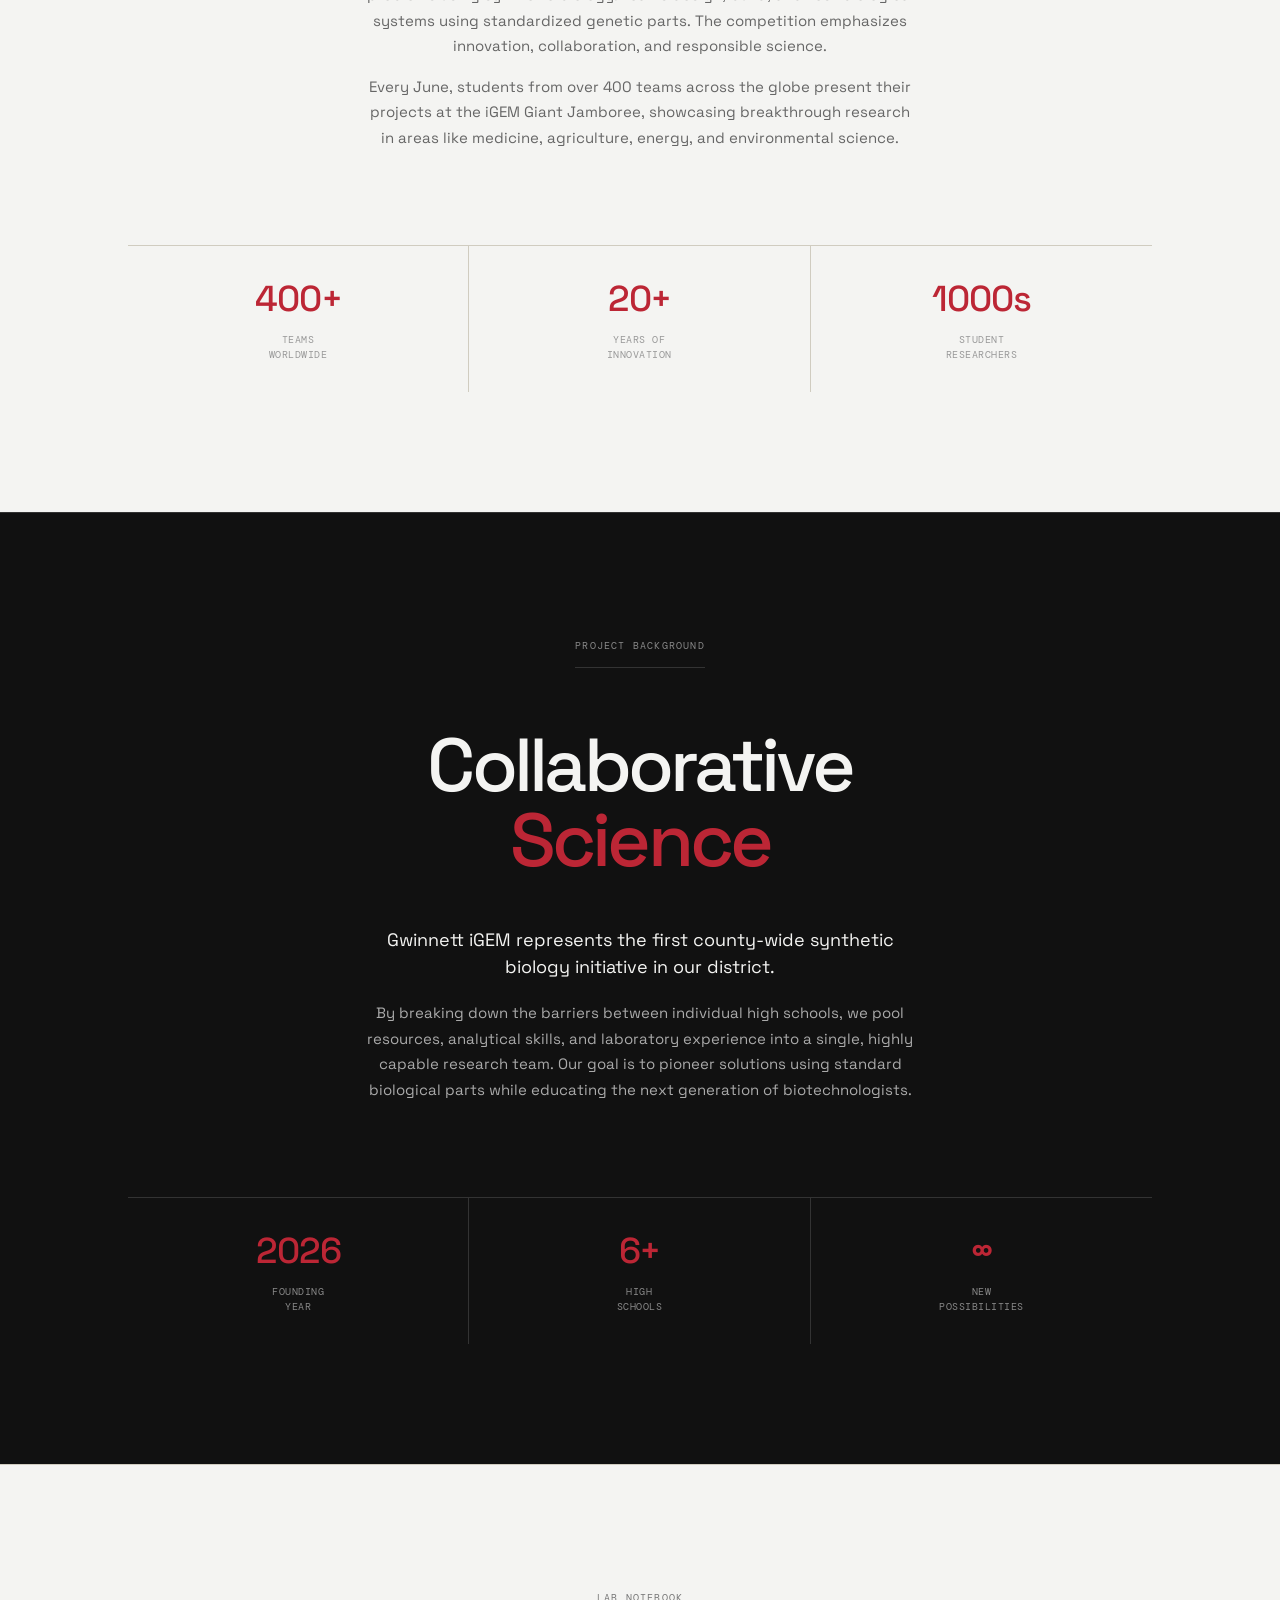
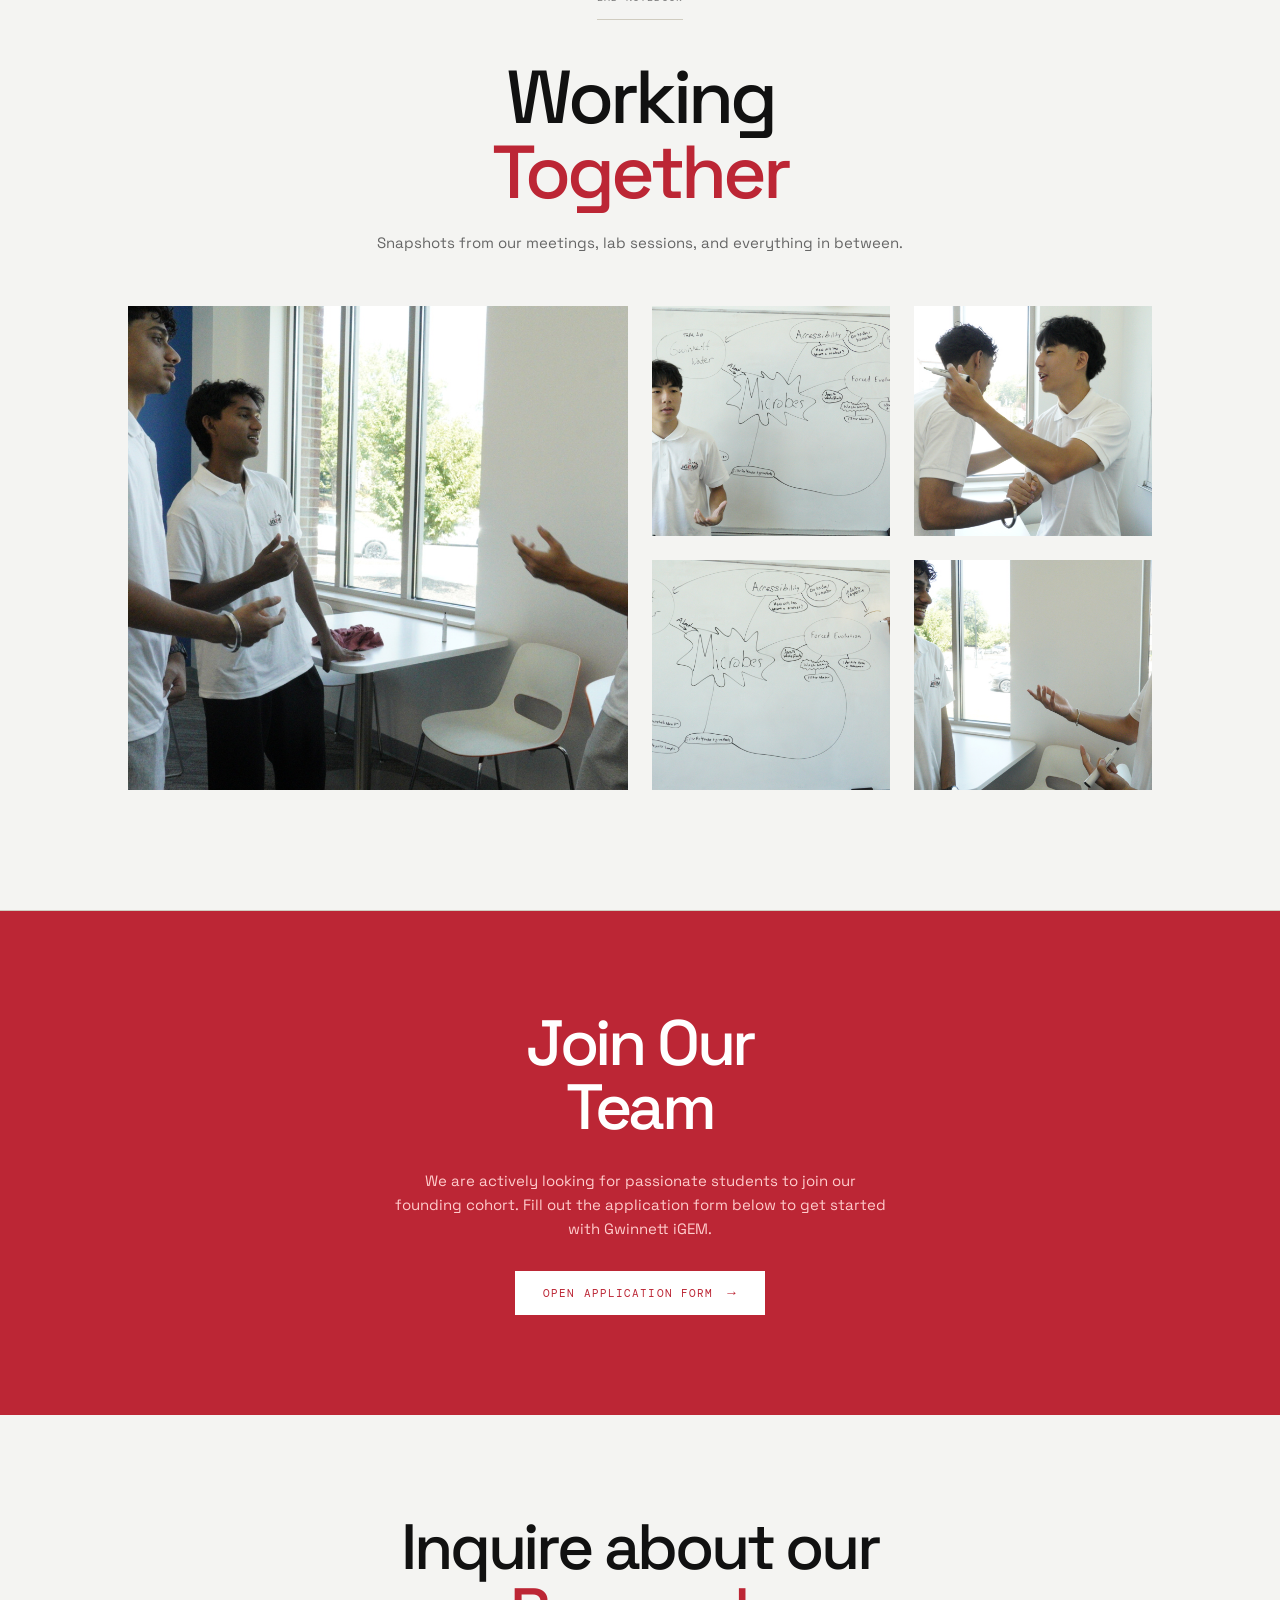
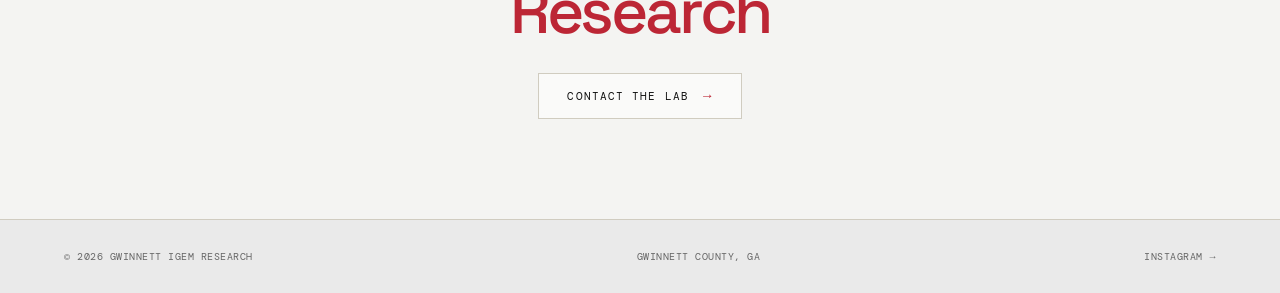
==== commit 9072ea87: "Adjust grid settings for collaboration items" ====
--- a/index.html
+++ b/index.html
@@ -164,7 +164,10 @@
             .hero-intro { font-size: 15px; }
             .tech-button { padding: 12px 24px; font-size: 10px; }
             .hero-art { max-width: 350px; height: 280px; margin-top: 30px; }
-            .collab-grid { grid-template-columns: repeat(2, 1fr); grid-auto-rows: 200px; gap: 15px; }
+            .collab-grid { grid-template-columns: repeat(2, 1fr); grid-auto-rows: auto; gap: 15px; }
+            .collab-item.large { grid-row: auto; }
+            .collab-photo { flex: none; aspect-ratio: 4 / 3; }
+            .collab-item.large .collab-photo { aspect-ratio: 3 / 2; }
             .section-pad { padding: 70px 5vw; }
             .section-kicker { font-size: 9px; margin-bottom: 15px; }
             .manifesto h2, .callout h2 { font-size: clamp(28px, 6vw, 50px); }
@@ -218,8 +221,9 @@
             .stat-row b { font-size: 24px; }
             .stat-row span { font-size: 8px; line-height: 1.4; }
             .callout { padding: 60px 4vw; }
-            .collab-grid { grid-template-columns: 1fr; grid-auto-rows: 240px; }
-            .collab-item.wide, .collab-item.large { grid-column: span 1; grid-row: span 1; }
+            .collab-grid { grid-template-columns: 1fr; grid-auto-rows: auto; }
+            .collab-item.wide, .collab-item.large { grid-column: span 1; grid-row: auto; }
+            .collab-photo, .collab-item.large .collab-photo { aspect-ratio: 3 / 2; }
             .callout h2 { margin: 0 0 20px; font-size: clamp(20px, 6vw, 35px); }
             .callout p { font-size: 13px; margin: 0 auto 20px !important; line-height: 1.6; }
             .tech-button { padding: 10px 18px; font-size: 8px; gap: 10px; }
@@ -255,7 +259,6 @@
             <a class="active" href="index.html">Home</a>
             <a href="#what-is-igem">What is iGEM</a>
             <a href="#about">Project Overview</a>
-            <a href="team.html">The Team</a>
             <a href="#apply" style="color: var(--red);">Apply Now</a>
         </nav>
     </header>
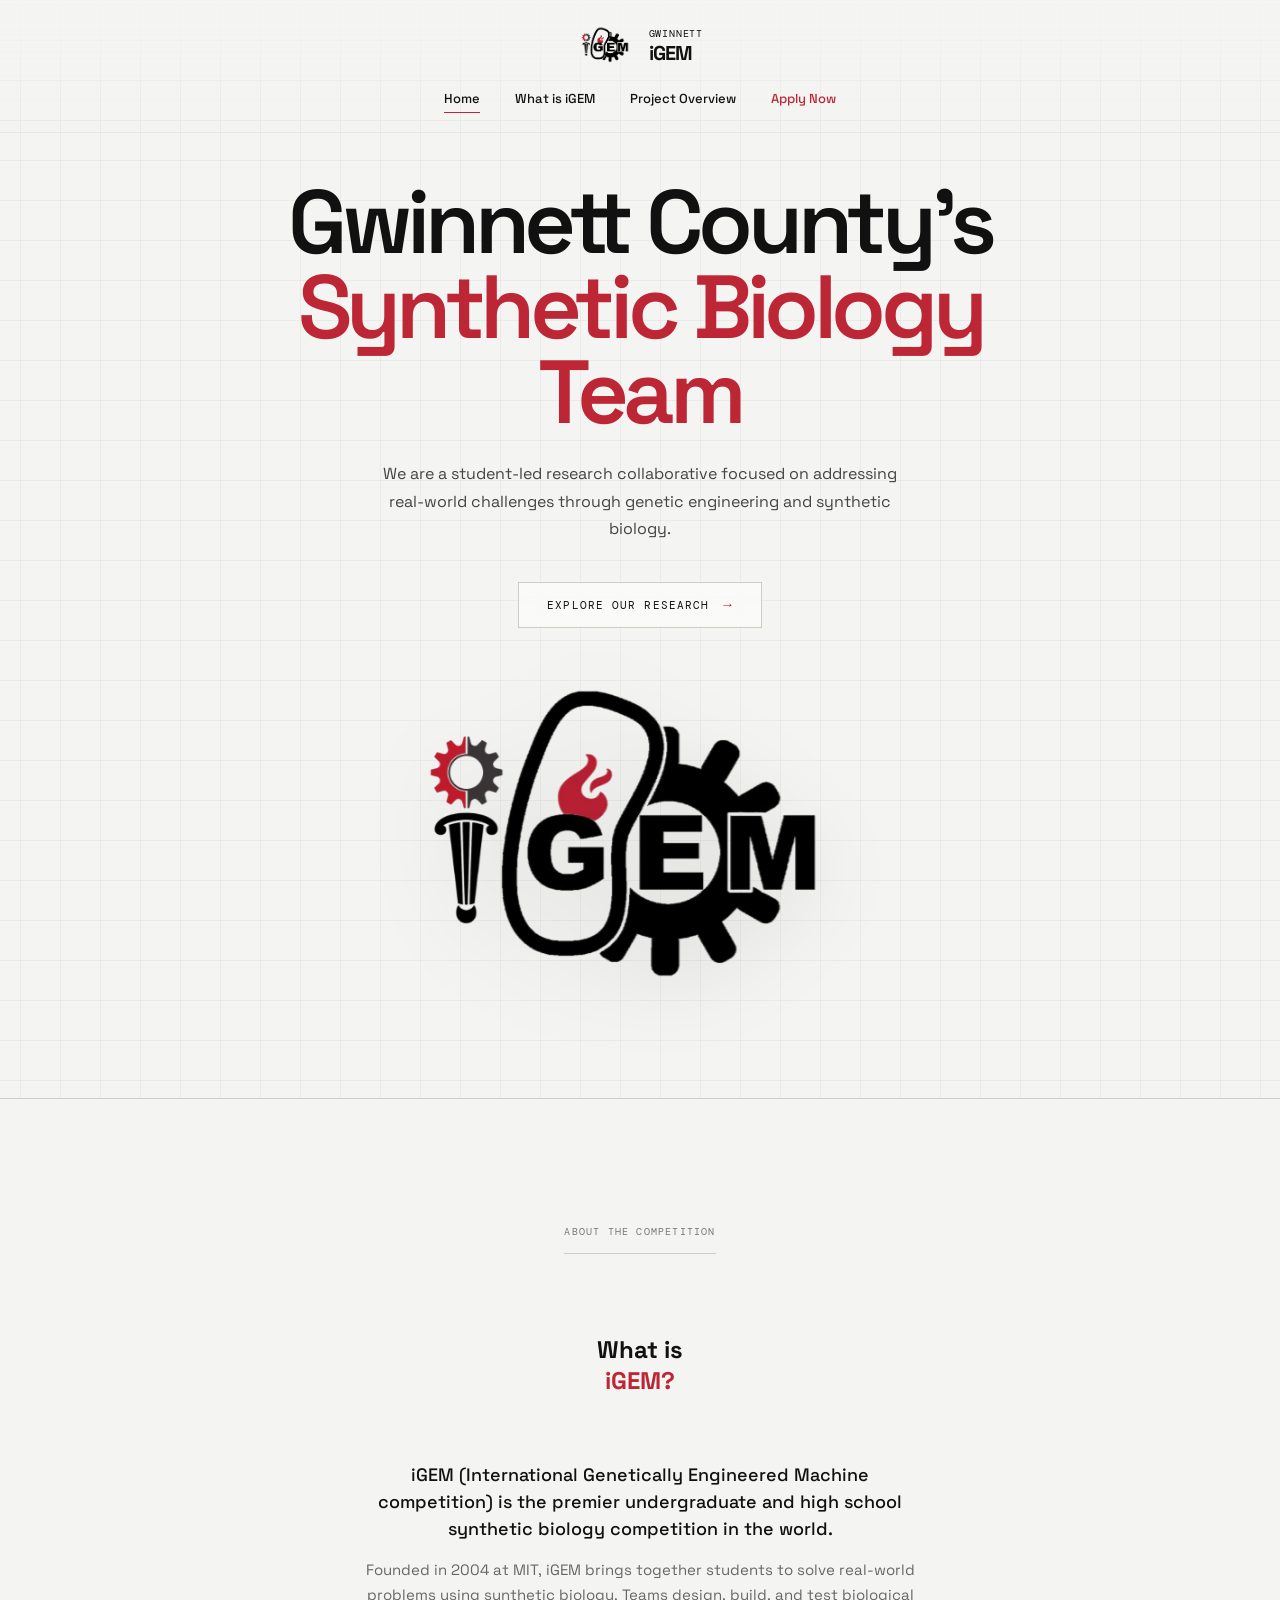
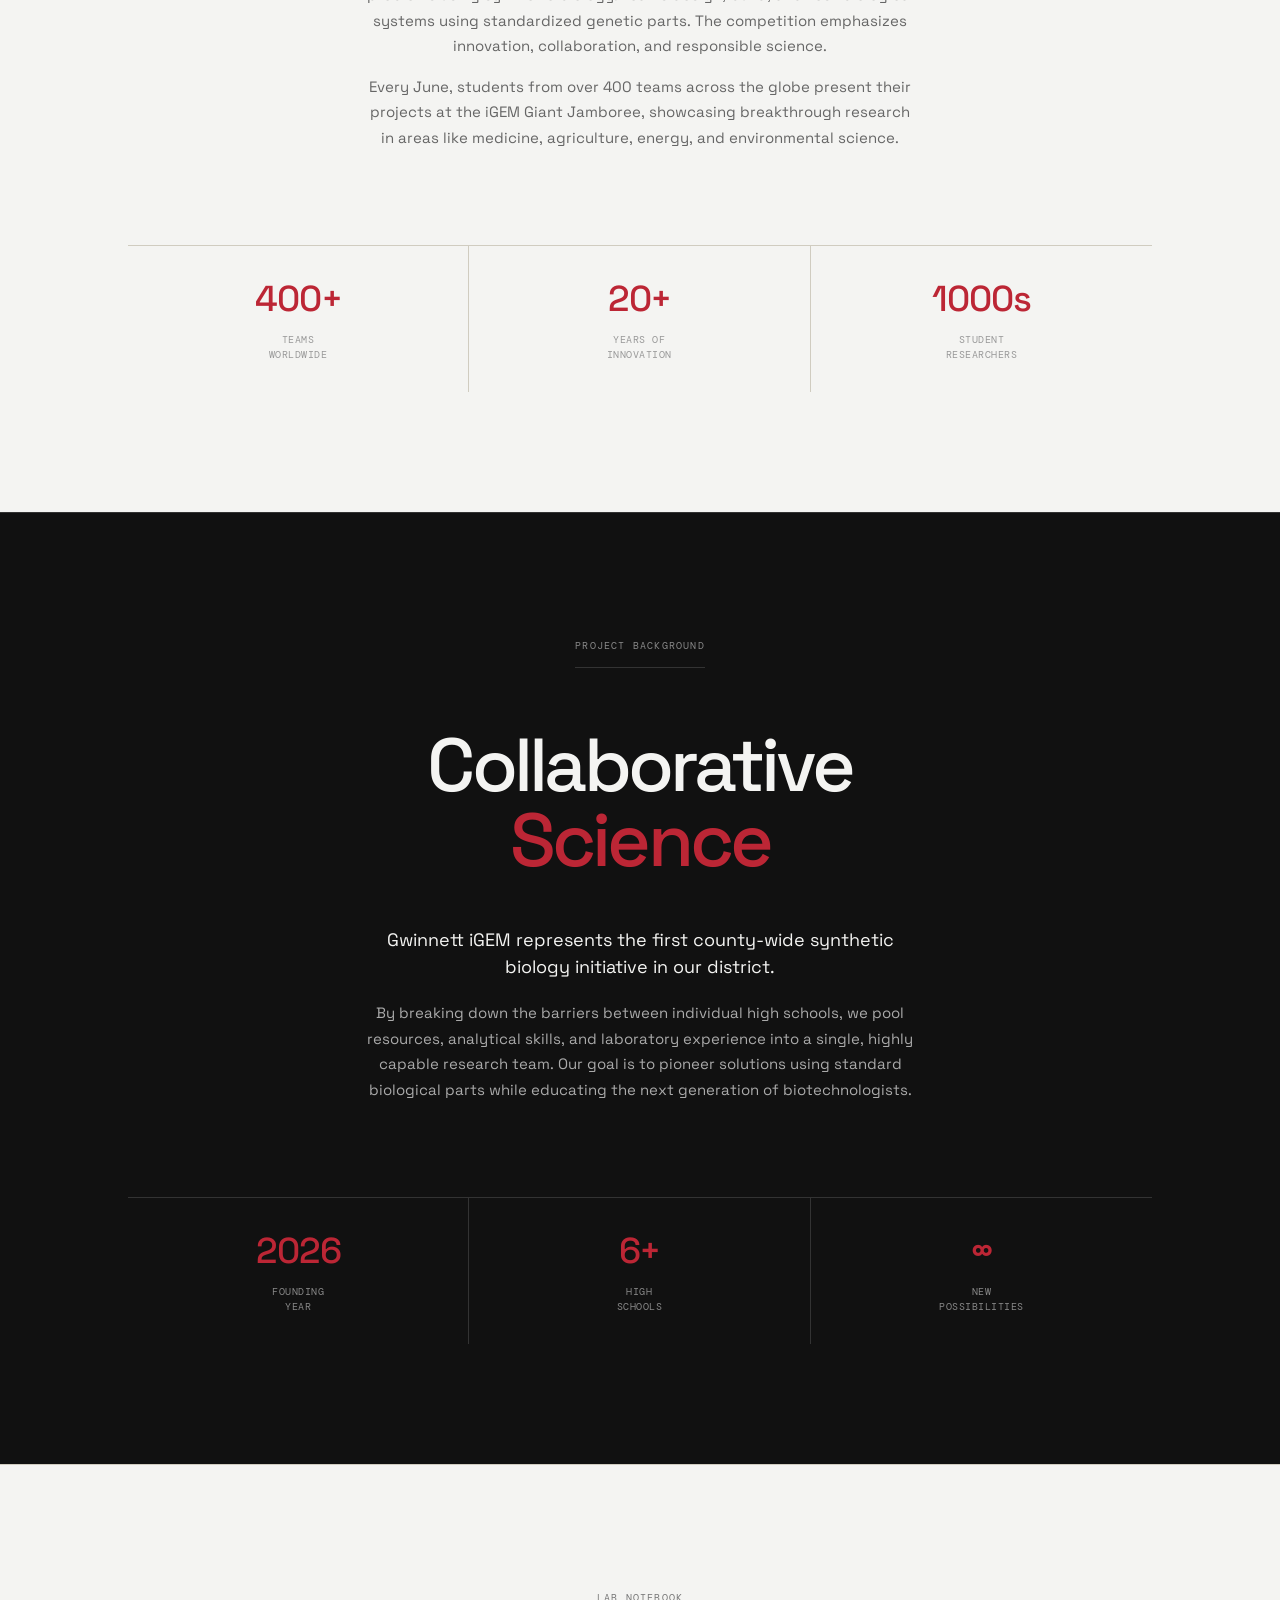
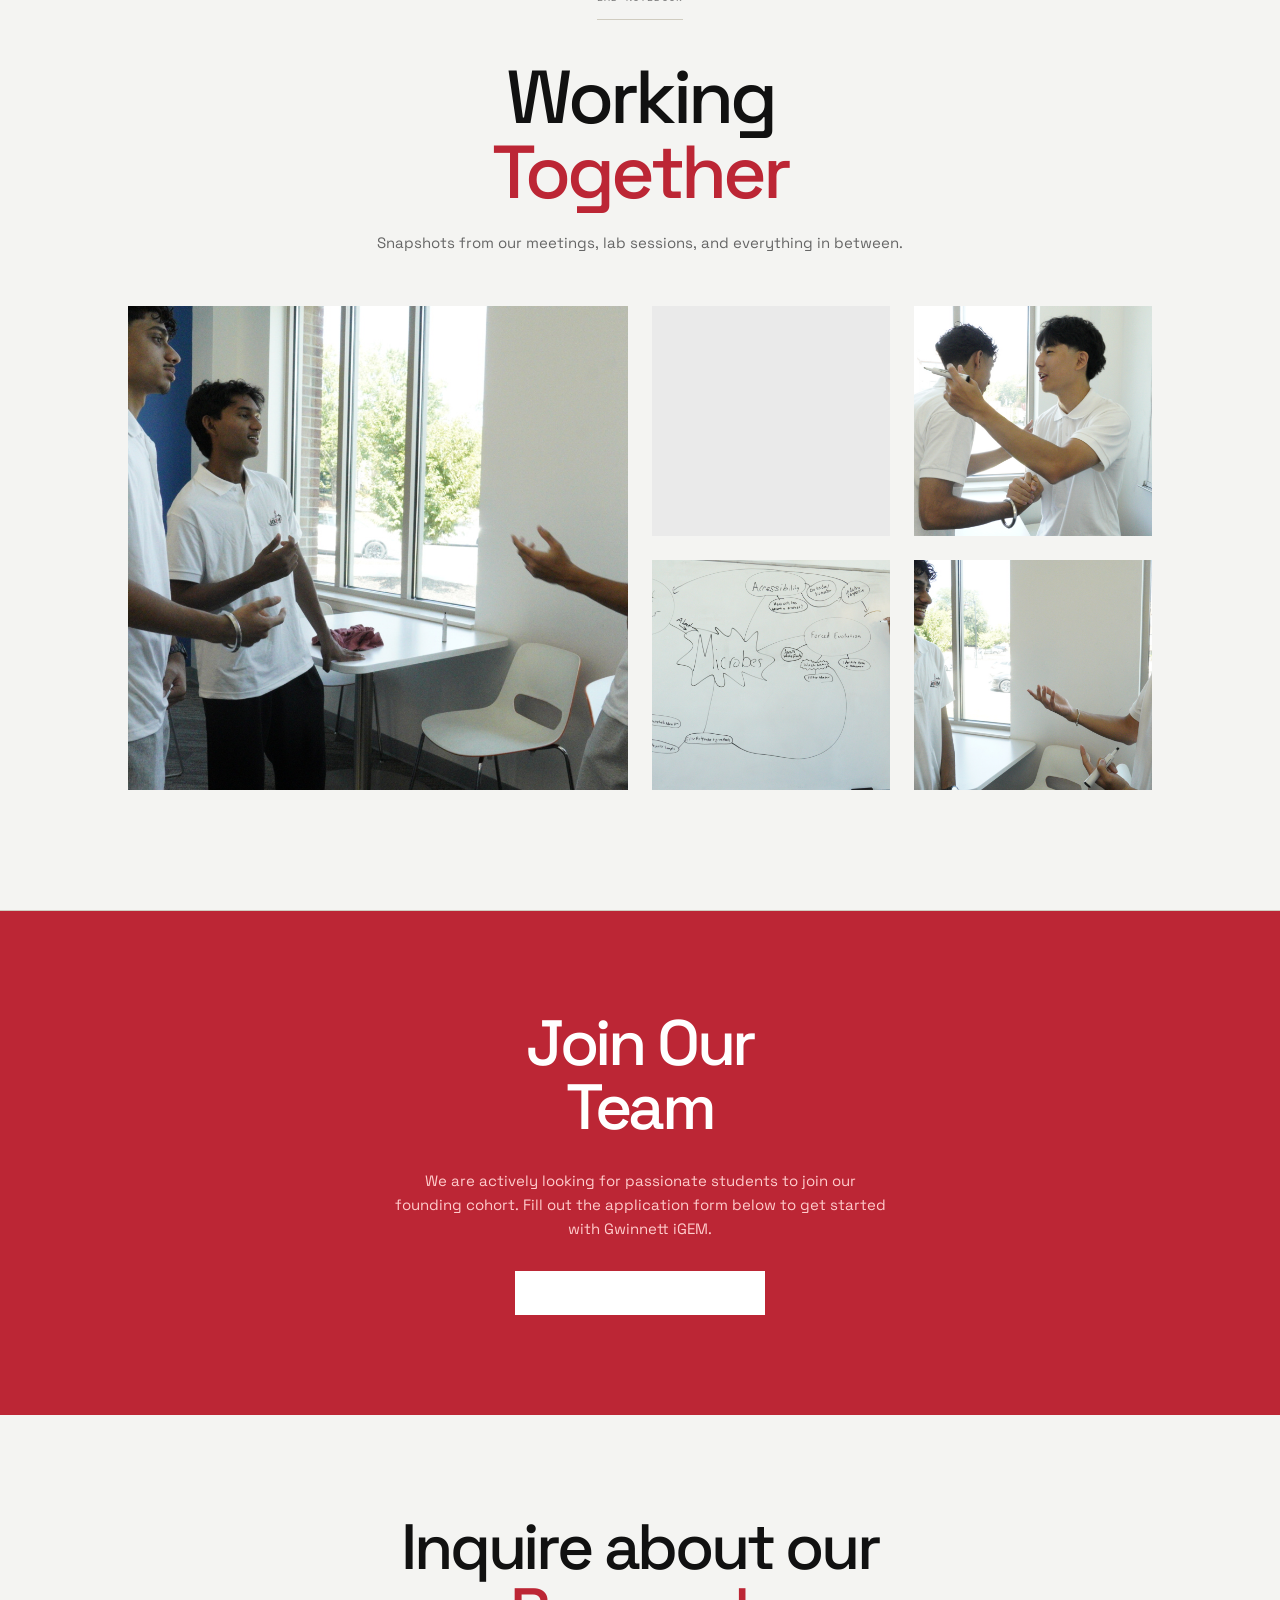
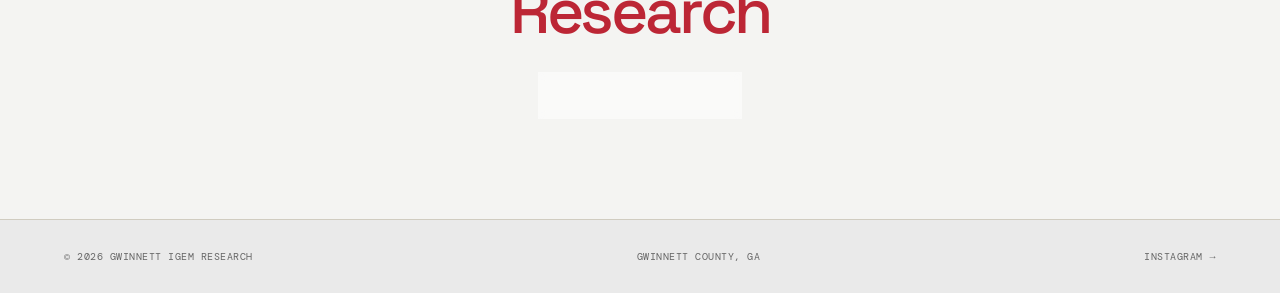
==== commit 03ee7a09: "Add favicon link to index.html" ====
--- a/index.html
+++ b/index.html
@@ -5,6 +5,7 @@
     <meta name="viewport" content="width=device-width, initial-scale=1.0">
     <meta name="description" content="Gwinnett iGEM, a student-led synthetic biology research team.">
     <title>Gwinnett iGEM | Synthetic Biology Research</title>
+    <link rel="icon" type="image/png" href="gigem-removebg-preview.png">
     <link rel="preconnect" href="https://fonts.googleapis.com">
     <link rel="preconnect" href="https://fonts.gstatic.com" crossorigin>
     <link href="https://fonts.googleapis.com/css2?family=DM+Mono:wght@400;500&family=Space+Grotesk:wght@400;500;600;700&display=swap" rel="stylesheet">
